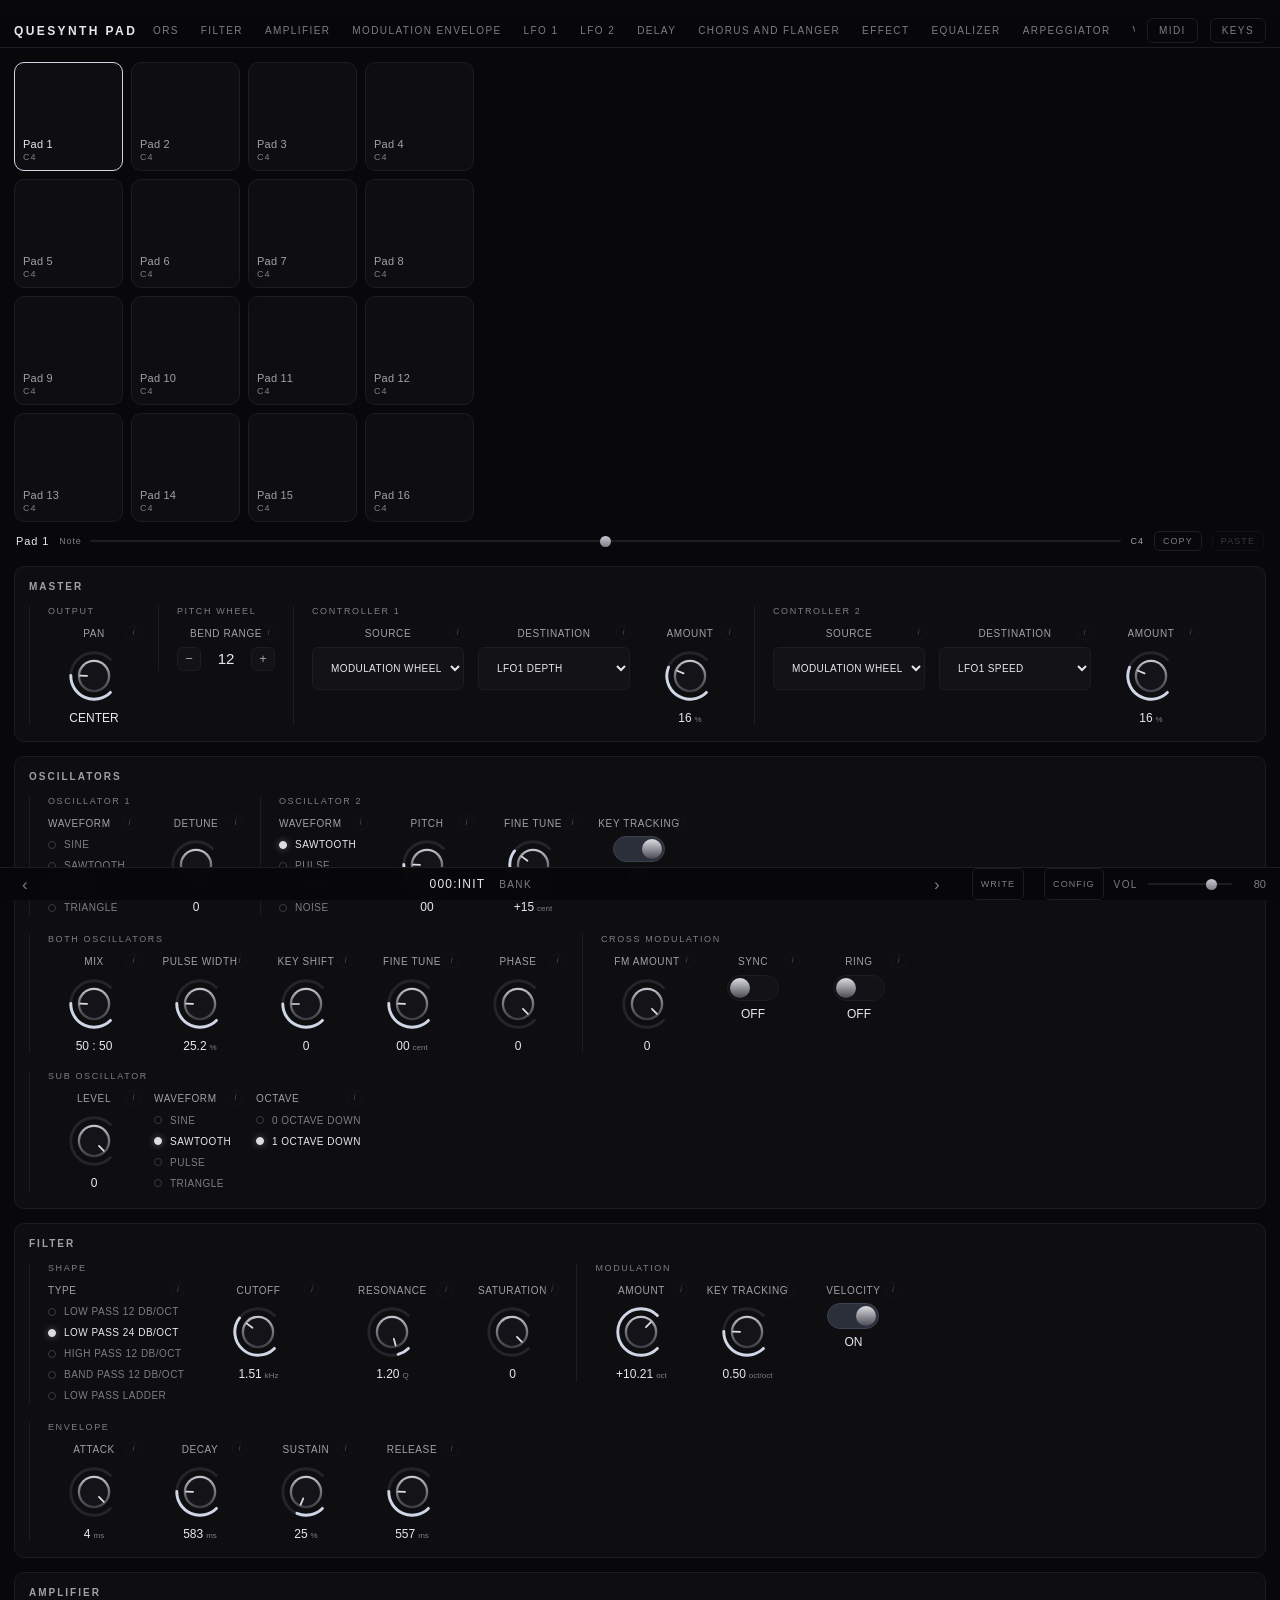
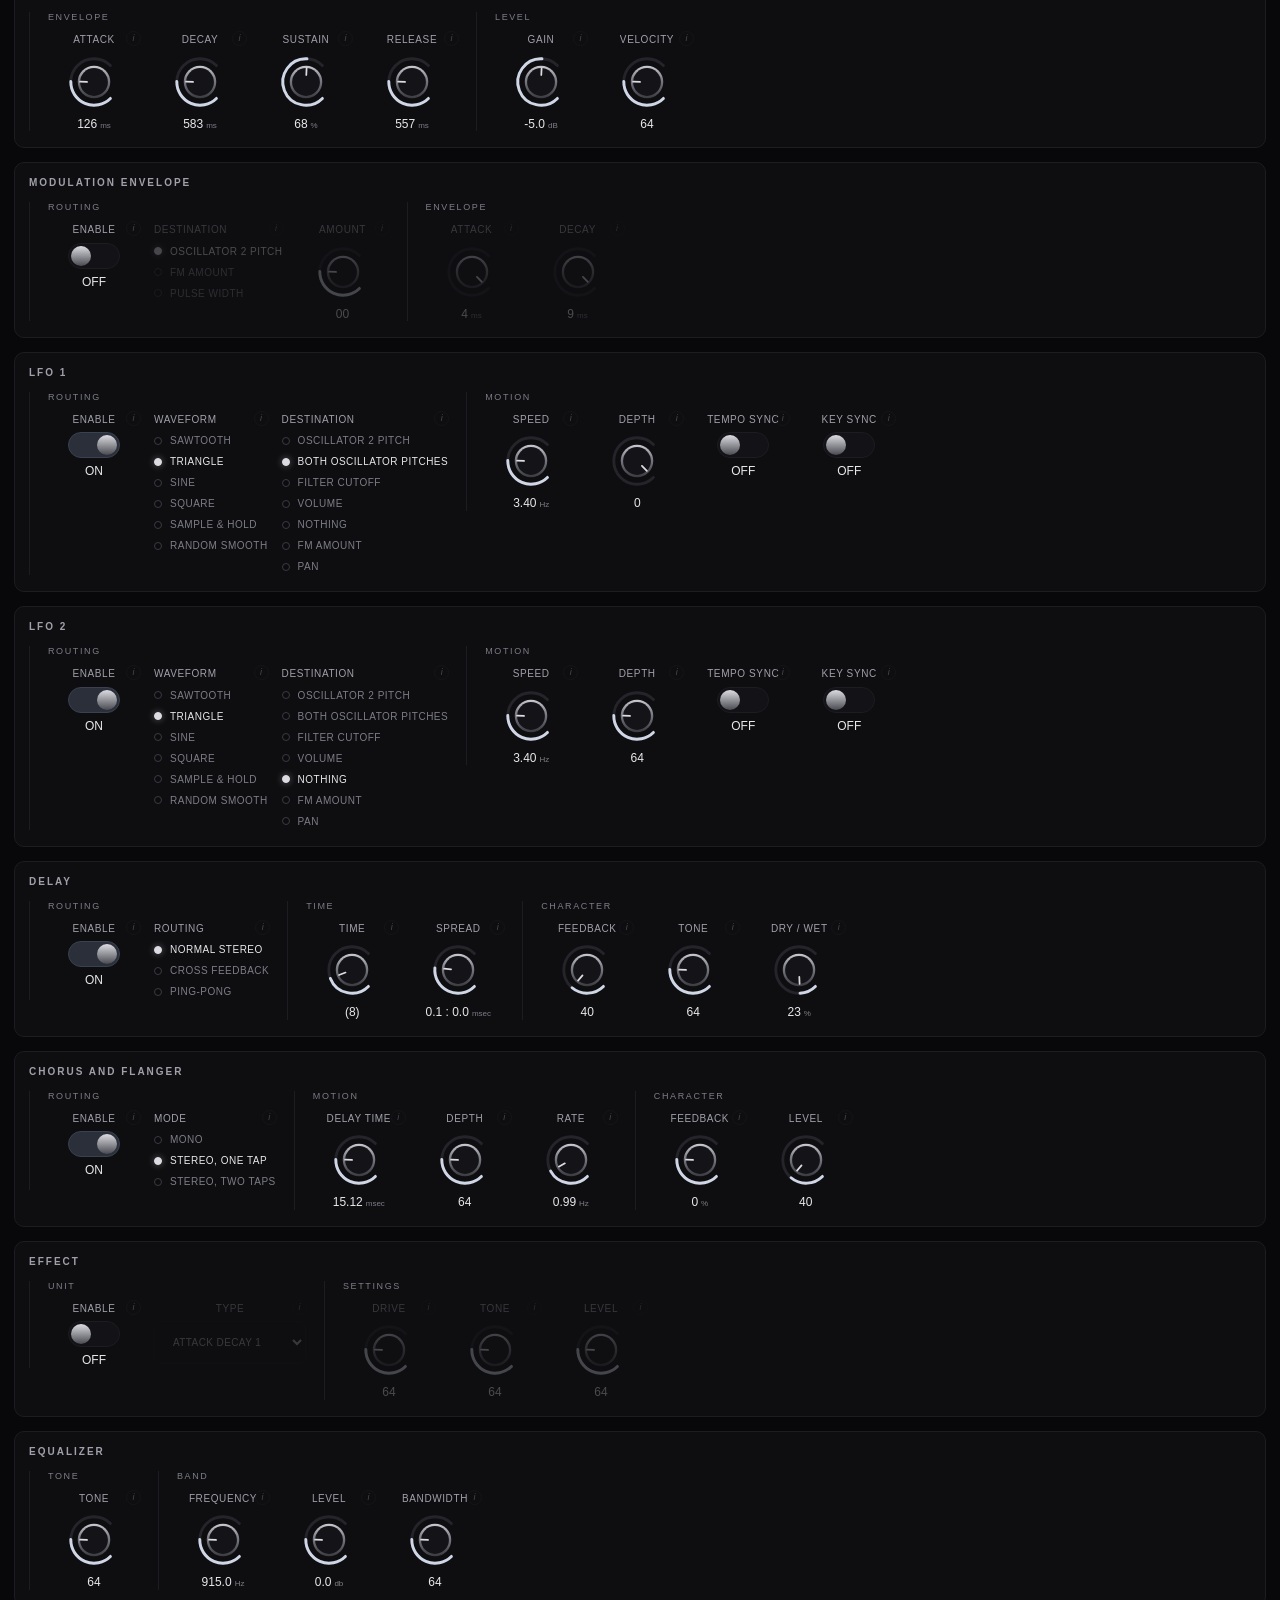
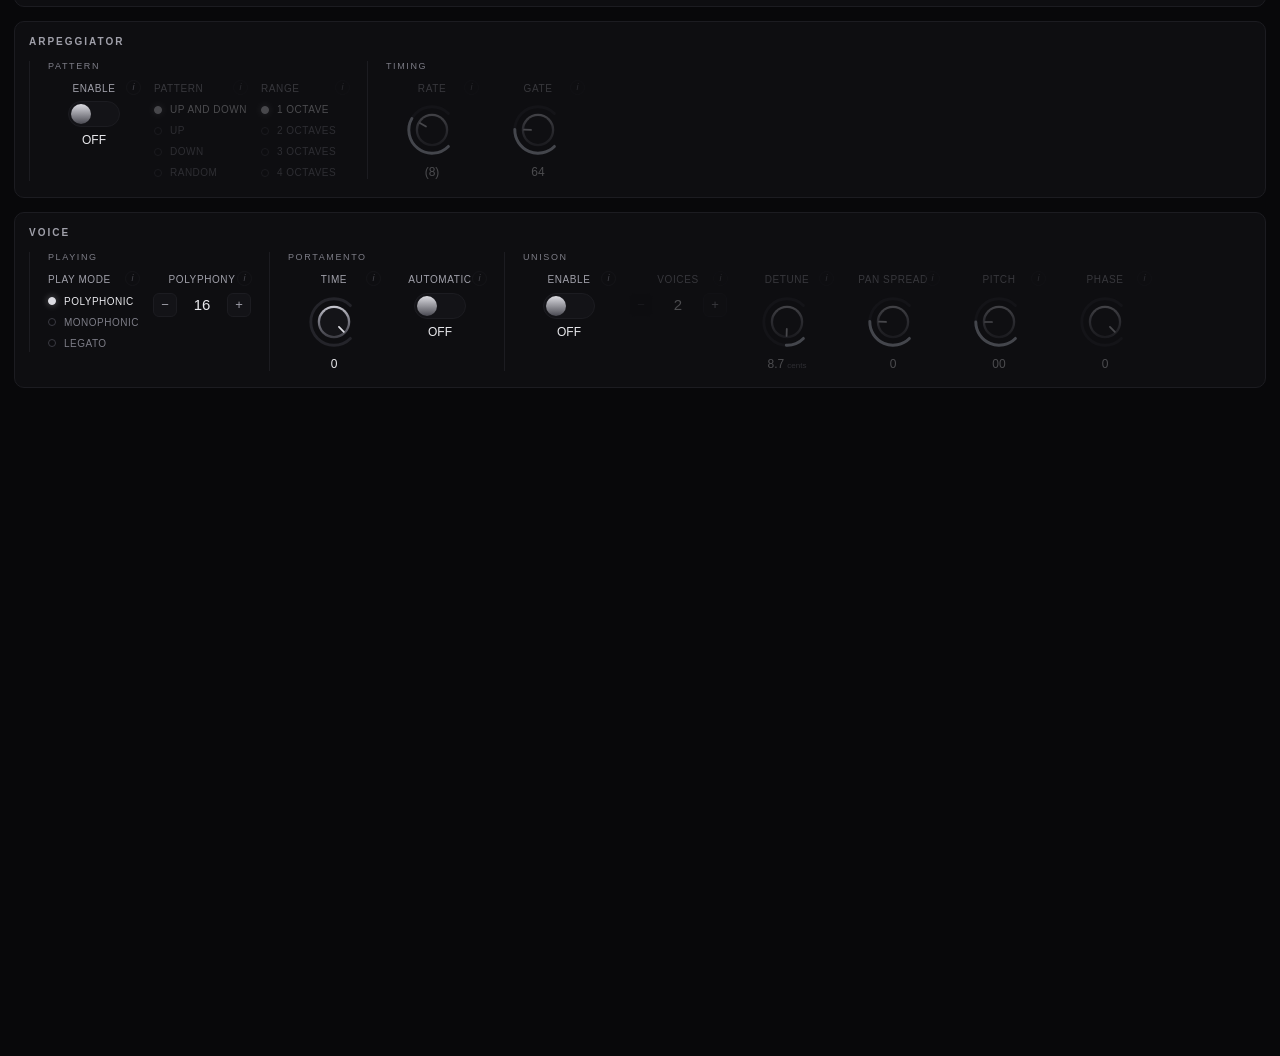
==== ui/pad.html @ cadd69dd "Add Quesynth Pad, sixteen instruments behind one editor A four by four grid with a whole Quesynth be" ====
<!doctype html>
<html lang="en">
<head>
<meta charset="utf-8">
<meta name="viewport" content="width=device-width, initial-scale=1, viewport-fit=cover">
<meta name="color-scheme" content="dark">
<title>Quesynth Pad</title>
<link rel="stylesheet" href="style.css">
</head>
<body class="pad-body">

<nav id="nav" aria-label="Sections">
  <div class="brand">Quesynth Pad</div>
  <div class="nav-inner"></div>
  <button type="button" id="midi-toggle" class="keys-toggle">MIDI</button>
  <button type="button" id="keys-toggle" class="keys-toggle" aria-expanded="false"
          aria-controls="keyboard">Keys</button>
</nav>

<!-- The instrument itself. Sixteen cells, each a whole Quesynth: what the panel
     below edits is whichever one is selected, so the editor is the same editor
     the synth page has rather than a reduced copy of it. -->
<section id="pads" class="pads" aria-label="Pads">
  <div class="pad-grid" id="pad-grid"></div>
  <div class="pad-bar">
    <span class="pad-bar-label" id="pad-selected">Pad 1</span>
    <label class="pad-note">
      <span>Note</span>
      <input type="range" id="pad-note" min="24" max="96" value="60"
             aria-label="Note this pad plays">
      <span class="pad-note-read" id="pad-note-read">C3</span>
    </label>
    <button type="button" class="pad-action" id="pad-copy">COPY</button>
    <button type="button" class="pad-action" id="pad-paste" disabled>PASTE</button>
  </div>
</section>

<main id="panels"></main>

<div id="bank" class="bank">
  <button type="button" class="bank-step" data-step="-1" aria-label="Previous patch">‹</button>
  <div class="bank-read">
    <span class="bank-patch" id="bank-patch">000:Init</span>
    <span class="bank-name" id="bank-name">00:soundbank00</span>
  </div>
  <button type="button" class="bank-step" data-step="1" aria-label="Next patch">›</button>
  <button type="button" id="write-toggle" class="bank-write"
          aria-label="Write this sound into a slot">WRITE</button>
  <button type="button" id="config-toggle" class="bank-write" hidden
          aria-label="Configure the controllers">CONFIG</button>
  <div class="bank-vol">
    <label for="master-vol">Vol</label>
    <input type="range" id="master-vol" min="0" max="100" value="80"
           aria-label="Master volume">
    <span class="bank-vol-read" id="master-vol-read">80</span>
  </div>
</div>

<section id="keyboard" class="keyboard" hidden aria-label="Keyboard">
  <div class="keys-bar">
    <button type="button" class="oct" data-step="-1" aria-label="Down an octave">−</button>
    <span class="oct-label" id="oct-label"></span>
    <button type="button" class="oct" data-step="1" aria-label="Up an octave">+</button>
  </div>
  <div class="keys-row">
    <div class="wheels" id="wheels"></div>
    <div class="keys-scroll" id="keys-scroll">
      <div class="keys" id="keys"></div>
    </div>
  </div>
</section>

<!-- The same files the synth panel loads, in the same order, so the two pages
     are one interface with two shells. `pad-boot.js` runs before the host so it
     can ask for sixteen instruments instead of one; `pad.js` runs last so it can
     wrap the bridge the panel has already taken hold of.

     `store.js` is deliberately absent. It remembers one sound, and this page has
     sixteen -- `pad.js` does its own remembering rather than fighting it. -->
<script src="pad-boot.js"></script>
<script src="host.js" onerror="void 0"></script>
<script src="params.js"></script>
<script src="bank.js" onerror="void 0"></script>
<script src="layout.js"></script>
<script src="bridge.js"></script>
<script src="app.js"></script>
<script src="midi.js"></script>
<script src="sy1.js"></script>
<script src="midimap.js"></script>
<script src="patchfile.js"></script>
<script src="modal.js"></script>
<script src="browser.js"></script>
<script src="options.js"></script>
<script src="pad.js"></script>
</body>
</html>
---- ui/style.css ----
/* Black ground, silver controls, no ornament.
 *
 * Three targets share this sheet and each pulls it a different way: a plugin
 * window a host may size to anything, a resizable desktop window, and a phone held
 * in one hand. So there is no fixed pixel layout anywhere in here -- panels flow
 * into however many columns fit, and the one hard rule is that a control never
 * gets smaller than a finger.
 *
 * The palette is deliberately tiny. Everything is a grey; the only colour in the
 * interface is the faint blue cast on an active control, which is what makes it
 * readable at a glance against a panel of forty knobs.
 */

:root {
  /* Stated in the sheet as well as in the meta tag in index.html, because this
   * is what decides the colour of the parts of the window the sheet cannot
   * reach -- the scrollbars above all. A pale scrollbar down the edge of a
   * black panel does not read as a scrollbar; it reads as a border. */
  color-scheme: dark;

  --bg: #08080a;
  --panel: #0e0e11;
  --panel-edge: #1c1c21;
  /* Three tiers of text, measured against --panel rather than chosen by eye:
   * 15.8:1, 7.4:1 and 4.7:1. The faint one used to be #55555e, which is
   * 2.6:1 -- under half of what WCAG asks of normal text, and it read as
   * unreadable on a phone in daylight rather than as quiet. The dim one was
   * passing at 5.6:1 but sits under small labels, so it was lifted with it to
   * keep the three tiers evenly spaced. */
  --ink: #e8e8ec;
  --ink-dim: #a0a0aa;
  --ink-faint: #7d7d87;

  /* The silver a knob is made of: a lit top edge falling to a dark underside. */
  --metal-lit: #dcdce2;
  --metal: #9a9aa4;
  --metal-dark: #4a4a52;
  --track: #24242a;
  --accent: #cfd6e6;

  --gap: 14px;
  /* Height of the sticky navigation strip. Referenced by the scroll offset and
   * by the script that decides which section is current, so the three cannot
   * drift apart. */
  --nav-h: 37px;
  --radius: 10px;
}

* { box-sizing: border-box; }

html, body {
  margin: 0;
  padding: 0;
  background: var(--bg);
  color: var(--ink);
  font-family: "Inter", "Segoe UI", -apple-system, BlinkMacSystemFont, "Helvetica Neue", Arial, sans-serif;
  font-size: 14px;
  -webkit-font-smoothing: antialiased;
  /* A knob drag must not scroll the page underneath it on a touch screen. */
  overscroll-behavior: none;
}

html {
  /* No scroll snapping. It was tried and taken out: sections vary from four
   * controls to seventeen, so a snap point is as often in the middle of what is
   * being read as at the top of it, and the strip navigates well enough without
   * the scroll being taken over.
   *
   * Land below the sticky navigation rather than underneath it. This is the
   * *only* place that offset is applied. Setting `scroll-margin-top` on the
   * sections as well looks equivalent and is not: the two add, and a jump then
   * lands the section a full bar-height too low, which is enough to leave the
   * navigation marking the section above the one you asked for. */
  scroll-padding-top: var(--nav-h);
  scroll-behavior: smooth;
}

/* Anyone who has asked for less motion gets the jump without the travel. */
@media (prefers-reduced-motion: reduce) {
  html { scroll-behavior: auto; }
}

body { padding: var(--gap); }

/* -------------------------------------------------------------- navigation */

nav {
  position: sticky;
  top: 0;
  z-index: 10;
  display: flex;
  align-items: stretch;
  gap: 12px;
  margin: 0 calc(var(--gap) * -1) var(--gap);
  padding: 0 var(--gap);
  background: rgba(8, 8, 10, 0.92);
  backdrop-filter: blur(10px);
  border-bottom: 1px solid var(--panel-edge);
}

/* The whole of the branding, and the whole of the chrome with it: the name and
 * nothing else.
 *
 * It used to carry the loaded patch and the engine's sample rate too. The patch
 * is already in the bank bar at the foot, and a sample rate is a developer's
 * diagnostic that had taken up residence in the one piece of chrome on screen at
 * all times. Losing both also loses a strip whose width changed as patches were
 * stepped through. */
.brand {
  flex: 0 0 auto;
  display: flex;
  align-items: center;
  padding-right: 4px;
  font-size: 12px;
  font-weight: 600;
  letter-spacing: 0.2em;
  text-transform: uppercase;
  color: var(--ink);
  white-space: nowrap;
}

.nav-inner {
  flex: 1 1 auto;
  min-width: 0;
  display: flex;
  gap: 2px;
  overflow-x: auto;
  scrollbar-width: none;
  /* The strip scrolls sideways on a narrow window; it must not drag the page
   * with it, and it must not show a scrollbar over a 34px tall bar. */
  overscroll-behavior-x: contain;
}

.nav-inner::-webkit-scrollbar { display: none; }

.nav-inner button {
  flex: 0 0 auto;
  appearance: none;
  background: none;
  border: 0;
  border-bottom: 2px solid transparent;
  color: var(--ink-faint);
  font: inherit;
  font-size: 10px;
  letter-spacing: 0.14em;
  text-transform: uppercase;
  padding: 11px 10px 9px;
  cursor: pointer;
  white-space: nowrap;
  transition: color 120ms ease, border-color 120ms ease;
}

.nav-inner button:hover { color: var(--ink-dim); }

.nav-inner button[aria-current="true"] {
  color: var(--ink);
  border-bottom-color: var(--metal);
}

/* ------------------------------------------------------------------ panels */

/* One section per row. A wide window then reads as a stack of labelled rows of
 * controls rather than as columns the eye has to track up and down, and it is
 * what makes snapping to a section mean anything. */
main {
  display: flex;
  flex-direction: column;
  gap: var(--gap);
}

.panel {
  background: var(--panel);
  border: 1px solid var(--panel-edge);
  border-radius: var(--radius);
  padding: 14px 14px 16px;
}

.panel > h2 {
  margin: 0 0 14px;
  font-size: 10px;
  font-weight: 600;
  letter-spacing: 0.2em;
  text-transform: uppercase;
  color: var(--ink-dim);
}

/* ------------------------------------------------------------------ groups */

/* Controls that act on the same thing, boxed together and separated by a rule.
 * Without this a section is one undifferentiated run of knobs and the reader has
 * to know already that three of the seventeen belong to the sub oscillator. */
.groups {
  display: flex;
  flex-wrap: wrap;
  align-items: flex-start;
  gap: 18px 0;
}

/* Every group is ruled off, the first one included. Leaving the first without a
 * rule made the set look unfinished on the left rather than deliberately open. */
.group {
  padding: 0 18px;
  border-left: 1px solid var(--panel-edge);
}

.group-label {
  font-size: 9px;
  letter-spacing: 0.18em;
  text-transform: uppercase;
  color: var(--ink-faint);
  margin-bottom: 12px;
}

/* Packed left at a fixed width rather than stretched to fill.
 *
 * A row is as wide as the window, and a section with four controls in it should
 * not spread those four across fourteen columns' worth of space just because a
 * section with seventeen would fill them. */
.controls {
  display: flex;
  flex-wrap: wrap;
  align-items: flex-start;
  gap: 20px 14px;
}

.controls > .control { width: 92px; }
.controls > .control.wide { width: 120px; }

/* A dropdown needs room its label does not. The option names are spelled out --
 * "Low Pass 24 dB/oct", "Both Oscillator Pitches" -- and a knob's width truncates
 * them to the point of being unreadable, which defeats having written them out.
 * Sized to the longest of them, which is the LFO destination's. */
.controls > .control.has-options { width: 152px; }

/* A list and a stepper are sized by what is in them: the filter's five responses
 * need room for "Low Pass 24 dB/oct" and the arpeggiator's four need room for
 * "1 Octave", and holding both to one width would waste the difference on every
 * short one. */
.controls > .control.has-radio,
.controls > .control.has-stepper { width: auto; min-width: 88px; }

/* Their options are left-aligned, so the label above them should be too --
 * centring a heading over a left-hand column reads as a mistake. */
.controls > .control.has-radio .label { text-align: left; align-self: flex-start; }

/* ----------------------------------------------------------------- control */

.control {
  display: flex;
  flex-direction: column;
  align-items: center;
  gap: 6px;
  position: relative;
}

/* Always one line.
 *
 * Every control sits under a group heading that supplies the context, so the
 * label can be short without being abbreviated -- "Fine Tune" under "Oscillator
 * 2" says as much as "Oscillator 2 Fine Tune" did over three ragged lines. The
 * ellipsis is a backstop for a label that still does not fit; the full name is
 * always in the information popover and in the hover title, so nothing that gets
 * clipped here is lost. */
.control .label {
  font-size: 10px;
  line-height: 1.25;
  letter-spacing: 0.06em;
  text-transform: uppercase;
  color: var(--ink-dim);
  text-align: center;
  white-space: nowrap;
  overflow: hidden;
  text-overflow: ellipsis;
  max-width: 100%;
}

.control .value {
  font-size: 12px;
  font-variant-numeric: tabular-nums;
  color: var(--ink);
  text-align: center;
  line-height: 1.2;
  /* Readings are upper case with the rest of the interface; the unit inside them
   * opts back out below, because "kHz" and "ms" are not words to be styled. */
  text-transform: uppercase;
}

/* Every unit, wherever it came from -- the reference's own display string or the
 * generated table's suffix -- is grey and keeps its own capitalisation.
 *
 * Deliberately well under the reading it belongs to. The number is what is being
 * read; "msec" and "cent" only say what it is measured in, and at the same
 * weight they compete with it. Set here rather than per breakpoint because the
 * relationship holds at every width. */
.control .value .unit {
  color: var(--ink-faint);
  font-size: 8px;
  margin-left: 3px;
  text-transform: none;
}

/* ------------------------------------------------------------------- radio */

.radio {
  display: flex;
  flex-direction: column;
  gap: 4px;
  width: 100%;
  align-items: stretch;
}

.radio button {
  display: flex;
  align-items: center;
  gap: 8px;
  width: 100%;
  padding: 3px 0;
  appearance: none;
  background: none;
  border: 0;
  color: var(--ink-faint);
  font: inherit;
  font-size: 10px;
  letter-spacing: 0.05em;
  text-transform: uppercase;
  text-align: left;
  cursor: pointer;
  transition: color 120ms ease;
}

.radio button:hover { color: var(--ink-dim); }
.radio button[aria-checked="true"] { color: var(--ink); }

/* The lit mark. Dark and ringed when off, silver and softly haloed when on, which
 * is readable from across a room without being the only bright thing in the
 * panel. */
.radio .dot {
  flex: 0 0 auto;
  width: 8px;
  height: 8px;
  border-radius: 50%;
  border: 1px solid #3a3a42;
  background: #0c0c0f;
  transition: background 120ms ease, border-color 120ms ease, box-shadow 120ms ease;
}

.radio button[aria-checked="true"] .dot {
  background: var(--metal-lit);
  border-color: var(--metal-lit);
  box-shadow: 0 0 7px rgba(220, 220, 226, 0.4);
}

.radio button:focus-visible { outline: 1px solid #3a4150; outline-offset: 2px; }

/* ----------------------------------------------------------------- stepper */

.stepper {
  display: flex;
  align-items: center;
  gap: 6px;
}

.stepper button {
  width: 24px;
  height: 24px;
  flex: 0 0 auto;
  border-radius: 6px;
  border: 1px solid var(--panel-edge);
  background: #131317;
  color: var(--ink-dim);
  font: inherit;
  font-size: 13px;
  line-height: 1;
  cursor: pointer;
  transition: color 120ms ease, border-color 120ms ease;
}

.stepper button:hover:not(:disabled) { color: var(--ink); border-color: #3a4150; }
.stepper button:disabled { opacity: 0.3; cursor: default; }

.stepper .num {
  min-width: 38px;
  text-align: center;
  font-size: 15px;
  font-variant-numeric: tabular-nums;
  color: var(--ink);
}

/* ---------------------------------------------------------------- disabled */

/* A control switched off by its section's enable, or by an effect type that does
 * not read it. Dimmed rather than hidden: what a section contains should not
 * change shape when it is switched off, or finding the switch again means
 * remembering where the panel used to be. */
.control.off {
  opacity: 0.28;
  transition: opacity 140ms ease;
}

.control.off .knob,
.control.off .toggle,
.control.off .radio,
.control.off .stepper,
.control.off .options { pointer-events: none; }

/* The mark stays readable and clickable: what a control does is worth knowing
 * whether or not it is currently doing it. */
.control.off .info { opacity: 0.9; pointer-events: auto; }
.control.off .label,
.control.off .value { pointer-events: none; }

/* -------------------------------------------------------------------- info */

.control .info {
  position: absolute;
  top: -3px;
  right: -1px;
  width: 15px;
  height: 15px;
  padding: 0;
  border-radius: 50%;
  border: 1px solid var(--panel-edge);
  background: none;
  color: var(--ink-faint);
  font: inherit;
  font-size: 9px;
  font-style: italic;
  line-height: 1;
  cursor: pointer;
  opacity: 0.5;
  transition: opacity 120ms ease, color 120ms ease;
}

.control:hover .info, .control .info:focus-visible { opacity: 1; color: var(--ink-dim); }

/* On a touch screen there is no hover to reveal it, so it stays visible. */
@media (hover: none) {
  .control .info { opacity: 0.8; }
}

.popover {
  position: fixed;
  z-index: 40;
  width: 260px;
  max-width: calc(100vw - 16px);
  background: #16161b;
  border: 1px solid #2a2a31;
  border-radius: 8px;
  padding: 12px 13px;
  box-shadow: 0 12px 32px rgba(0, 0, 0, 0.6);
  display: none;
}

.popover.open { display: block; }

.popover-title {
  font-size: 11px;
  letter-spacing: 0.1em;
  text-transform: uppercase;
  color: var(--ink);
  margin-bottom: 7px;
}

.popover p {
  margin: 0 0 9px;
  font-size: 12px;
  line-height: 1.45;
  color: var(--ink-dim);
}

.popover-meta {
  font-size: 10px;
  letter-spacing: 0.08em;
  text-transform: uppercase;
  color: var(--ink-faint);
}

/* -------------------------------------------------------------------- knob */

.knob {
  width: 58px;
  height: 58px;
  touch-action: none;          /* the drag is ours, not the scroller's */
  cursor: ns-resize;
  display: block;
  user-select: none;
  -webkit-user-select: none;
}

.knob .track { stroke: var(--track); }
.knob .arc { stroke: var(--accent); transition: stroke 120ms ease; }
.knob .pointer { stroke: var(--metal-lit); }
.knob:focus { outline: none; }
.knob:focus-visible .arc, .knob.active .arc { stroke: #ffffff; }

/* ------------------------------------------------------------------ toggle */

.toggle {
  width: 52px;
  height: 26px;
  border-radius: 13px;
  border: 1px solid var(--panel-edge);
  background: #131317;
  position: relative;
  cursor: pointer;
  padding: 0;
  touch-action: manipulation;
  transition: background 120ms ease, border-color 120ms ease;
}

.toggle::after {
  content: "";
  position: absolute;
  top: 2px;
  left: 2px;
  width: 20px;
  height: 20px;
  border-radius: 50%;
  background: linear-gradient(180deg, var(--metal-lit), var(--metal-dark));
  transition: transform 130ms cubic-bezier(0.3, 0.7, 0.4, 1);
}

.toggle[aria-checked="true"] { background: #2a2f3a; border-color: #3a4150; }
.toggle[aria-checked="true"]::after { transform: translateX(26px); }

/* ----------------------------------------------------------------- options */

.options {
  width: 100%;
  background: #131317;
  color: var(--ink);
  border: 1px solid var(--panel-edge);
  border-radius: 6px;
  padding: 6px 8px;
  font-size: 10px;
  font-family: inherit;
  /* Upper case with everything else. A native dropdown draws its own list, so
   * this reaches the closed control; the options carry it themselves below. */
  text-transform: uppercase;
  letter-spacing: 0.04em;
  /* 16px on a phone, or iOS zooms the whole page when the select is tapped. */
  cursor: pointer;
  touch-action: manipulation;
}

.options:focus { outline: 1px solid #3a4150; }

/* The open list is drawn by the platform and inherits almost nothing, so the
 * casing has to be set on the options as well as on the control. */
.options option {
  text-transform: uppercase;
  background: #16161b;
  color: var(--ink);
}

/* -------------------------------------------------------------------- bank */

/* Fixed at the foot, and moved up by exactly the keyboard's height when the
 * keyboard is out. The offset is a variable rather than a second fixed number so
 * the two cannot disagree: the script measures the keyboard once and writes it
 * here. */
.bank {
  position: fixed;
  left: 0;
  right: 0;
  bottom: var(--keys-h, 0px);
  z-index: 15;
  display: flex;
  align-items: stretch;
  gap: 10px;
  padding: 0 10px;
  background: rgba(8, 8, 10, 0.96);
  backdrop-filter: blur(10px);
  border-top: 1px solid var(--panel-edge);
  transition: bottom 140ms ease;
}

/* Only when the keyboard is away; with it out, the keyboard owns the inset. */
body:not(.keys-open) .bank { padding-bottom: env(safe-area-inset-bottom, 0px); }

.bank-read {
  flex: 1 1 auto;
  min-width: 0;
  display: flex;
  align-items: baseline;
  justify-content: center;
  gap: 14px;
  padding: 9px 0;
}

/* Which of the two gives up its width first, when there is not enough.
 *
 * It used to be decided by accident, and decided backwards. `overflow: hidden`
 * sets a flex item's automatic minimum size to zero, so the patch -- the only
 * one of the pair with it -- was the one flexbox was free to crush, while the
 * bank name had no `overflow` at all and so refused to shrink below its full
 * width. On a phone the strip read "0.. QUESYNTH FACTORY": the name of the
 * sound gone, the name of the bank it came from intact.
 *
 * So the shrink factors say it outright instead. The bank is context and the
 * patch is the thing itself, so the bank yields first and by a long way, and
 * the patch only starts to lose characters once the bank has none left. */
.bank-patch {
  flex: 0 1 auto;
  min-width: 0;
  font-size: 12px;
  letter-spacing: 0.1em;
  text-transform: uppercase;
  color: var(--ink);
  font-variant-numeric: tabular-nums;
  white-space: nowrap;
  overflow: hidden;
  text-overflow: ellipsis;
}

.bank-name {
  flex: 0 100 auto;
  min-width: 0;
  font-size: 10px;
  letter-spacing: 0.14em;
  text-transform: uppercase;
  color: var(--ink-faint);
  white-space: nowrap;
  overflow: hidden;
  text-overflow: ellipsis;
}

.bank-step {
  flex: 0 0 auto;
  appearance: none;
  background: none;
  border: 0;
  color: var(--ink-faint);
  font: inherit;
  font-size: 17px;
  line-height: 1;
  padding: 0 12px;
  cursor: pointer;
  transition: color 120ms ease;
}

.bank-step:hover { color: var(--ink); }

/* The file button, beside the step arrows. Lettered rather than an icon, for
 * the reason the MIDI and Keys buttons are: this panel has no icon set and one
 * glyph nobody recognises is worse than four characters everybody reads. */
.bank-write {
  flex: 0 0 auto;
  appearance: none;
  background: none;
  border: 1px solid var(--panel-edge);
  border-radius: 5px;
  color: var(--ink-faint);
  font: inherit;
  font-size: 9px;
  letter-spacing: 0.12em;
  padding: 4px 8px;
  margin-left: 10px;
  cursor: pointer;
  transition: color 120ms ease, border-color 120ms ease;
}

.bank-write:hover { color: var(--ink); border-color: var(--metal-dark); }

.bank-read.pickable { cursor: pointer; }
.bank-read.pickable:hover .bank-patch { color: #ffffff; }

/* The patch list and the MIDI input list. Same object, two anchors: one opens
 * upward off the bar at the foot, the other downward off the strip at the top. */
.bank-list,
.midi-list {
  position: fixed;
  z-index: 40;
  max-height: min(60vh, 420px);
  overflow-y: auto;
  min-width: 220px;
  background: #16161b;
  border: 1px solid #2a2a31;
  border-radius: 8px;
  padding: 6px;
  box-shadow: 0 12px 32px rgba(0, 0, 0, 0.6);
  display: none;
}

.bank-list.open,
.midi-list.open { display: block; }

.bank-list button,
.midi-list button {
  display: block;
  width: 100%;
  text-align: left;
  appearance: none;
  background: none;
  border: 0;
  border-radius: 5px;
  color: var(--ink-dim);
  font: inherit;
  font-size: 11px;
  letter-spacing: 0.06em;
  text-transform: uppercase;
  padding: 6px 9px;
  cursor: pointer;
  white-space: nowrap;
  font-variant-numeric: tabular-nums;
}

.bank-list button:hover,
.midi-list button:hover { color: var(--ink); background: #1e1e25; }

.bank-list button[aria-current="true"],
.midi-list button[aria-current="true"] { color: var(--ink); background: #262b35; }

.midi-none {
  padding: 8px 9px;
  font-size: 11px;
  letter-spacing: 0.06em;
  text-transform: uppercase;
  color: var(--ink-faint);
}

/* ---------------------------------------------------------------- keyboard */

.keys-toggle {
  flex: 0 0 auto;
  align-self: center;
  appearance: none;
  background: none;
  border: 1px solid var(--panel-edge);
  border-radius: 6px;
  color: var(--ink-faint);
  font: inherit;
  font-size: 10px;
  letter-spacing: 0.14em;
  text-transform: uppercase;
  padding: 6px 11px;
  cursor: pointer;
  white-space: nowrap;
  transition: color 120ms ease, border-color 120ms ease, background 120ms ease;
}

.keys-toggle:hover { color: var(--ink-dim); }

.keys-toggle[aria-expanded="true"] {
  color: var(--ink);
  border-color: #3a4150;
  background: #1b1f27;
}

.keyboard {
  position: fixed;
  left: 0;
  right: 0;
  bottom: 0;
  z-index: 20;
  background: rgba(8, 8, 10, 0.96);
  backdrop-filter: blur(10px);
  border-top: 1px solid var(--panel-edge);
  /* Clear of the home indicator on a phone held upright. */
  padding-bottom: env(safe-area-inset-bottom, 0px);
}

.keyboard[hidden] { display: none; }

/* The octave controls at the two ends, not huddled in the middle: on a phone held
 * in two hands that is where the thumbs already are. */
.keys-bar {
  display: flex;
  align-items: center;
  justify-content: space-between;
  gap: 12px;
  padding: 5px 10px 4px;
}

.keys-row {
  display: flex;
  align-items: stretch;
  gap: 10px;
  padding: 0 0 6px 10px;
}

.oct {
  appearance: none;
  width: 26px;
  height: 22px;
  border-radius: 5px;
  border: 1px solid var(--panel-edge);
  background: #131317;
  color: var(--ink-dim);
  font: inherit;
  font-size: 13px;
  line-height: 1;
  cursor: pointer;
}

.oct:hover:not(:disabled) { color: var(--ink); border-color: #3a4150; }
.oct:disabled { opacity: 0.3; cursor: default; }

.oct-label {
  min-width: 92px;
  text-align: center;
  font-size: 10px;
  letter-spacing: 0.14em;
  text-transform: uppercase;
  color: var(--ink-faint);
  font-variant-numeric: tabular-nums;
}

/* The strip scrolls, but only under the octave buttons and a trackpad -- a drag
 * that starts on a key plays it, because that is what dragging across a keyboard
 * means. Reaching another octave by swiping would make a glissando impossible,
 * so the two gestures are not allowed to compete. */
.keys-scroll {
  flex: 1 1 auto;
  min-width: 0;
  overflow-x: auto;
  overflow-y: hidden;
  scrollbar-width: none;
  overscroll-behavior-x: contain;
}

.keys-scroll::-webkit-scrollbar { display: none; }

.keys {
  position: relative;
  height: 104px;
  touch-action: none;
  user-select: none;
  -webkit-user-select: none;
  -webkit-tap-highlight-color: transparent;
}

.key {
  position: absolute;
  top: 0;
  border: 0;
  padding: 0;
  cursor: pointer;
  font: inherit;
}

/* Not an ivory keyboard.
 *
 * A real piano's colours are the one place this interface would have gone loud:
 * a bank of white keys under a black panel is the brightest thing on the screen
 * and pulls the eye away from the controls. So the keys are the panel's own greys
 * -- the naturals a raised surface, the accidentals nearly the background -- and
 * what lights up is the key being *played*, in the same silver the lit options and
 * the knob pointers use. The instrument reads as one object, and the only bright
 * thing on it is the note sounding. */
/* Flat fills and one border each. No gradients, no bevels, no drop shadows: a key
 * is a rectangle, its border says where it ends, and the only state it has is
 * whether it is sounding. */
.key.natural {
  height: 100%;
  background: #1b1b21;
  border: 1px solid #2c2c34;
  border-radius: 0 0 3px 3px;
}

.key.accidental {
  height: 60%;
  z-index: 2;
  background: #0b0b0e;
  border: 1px solid #26262d;
  border-radius: 0 0 3px 3px;
}

.key.natural.down,
.key.accidental.down {
  background: var(--metal-lit);
  border-color: var(--metal-lit);
}

/* Middle C, so a hand knows where it is without counting from the end. */
.key.natural.anchor::after {
  content: "";
  position: absolute;
  left: 50%;
  bottom: 8px;
  width: 4px;
  height: 4px;
  margin-left: -2px;
  border-radius: 50%;
  background: #6a6a74;
}

.key.natural.anchor.down::after { background: #33333c; }

/* ------------------------------------------------------------------ wheels */

.wheels {
  flex: 0 0 auto;
  display: flex;
  gap: 8px;
}

.wheel {
  display: flex;
  flex-direction: column;
  align-items: center;
  gap: 4px;
}

.wheel-track {
  position: relative;
  width: 26px;
  flex: 1 1 auto;
  border-radius: 13px;
  background: #0b0b0e;
  border: 1px solid var(--panel-edge);
  touch-action: none;
  cursor: ns-resize;
  overflow: hidden;
}

/* The centre detent, drawn rather than felt: a bend wheel that springs back needs
 * somewhere visible to spring back to. */
.wheel:first-child .wheel-track::before {
  content: "";
  position: absolute;
  left: 4px;
  right: 4px;
  top: 50%;
  height: 1px;
  background: #2e2e36;
}

/* Positioned from one custom property so the script never has to know which way
 * the wheel is lying. `--t` runs 0 to 1 from the bottom, or from the left once the
 * phone layout turns the track on its side. */
.wheel-thumb {
  position: absolute;
  left: 2px;
  right: 2px;
  height: 20px;
  bottom: calc(2px + var(--t, 0.5) * (100% - 24px));
  border-radius: 10px;
  background: var(--metal);
  pointer-events: none;
}

.wheel-label {
  font-size: 8px;
  letter-spacing: 0.14em;
  text-transform: uppercase;
  color: var(--ink-faint);
}

/* ------------------------------------------------------------------ phones */

@media (max-width: 560px) {
  :root { --gap: 10px; }
  body { padding: 10px 8px 24px; }

  /* No snapping on a phone. Sections are far taller than the screen here, so a
   * snap has nothing useful to land on and only takes the scroll away from the
   * thumb. The navigation strip stays, because thirteen sections is a long way
   * to flick past. */
  html { scroll-snap-type: none; }

  /* Groups stack instead of sitting side by side, with the rule moved from their
   * left edge to their top -- at 375px there is no room for two of them abreast
   * and a left rule on a full-width block reads as an indent rather than a
   * division.
   *
   * The rule needs air on both sides. Padding alone only pushes the heading down
   * from it and leaves the previous group's controls sitting on the line. */
  .groups { display: block; }
  .group {
    margin-top: 18px;
    padding: 16px 0 0;
    border-left: 0;
    border-top: 1px solid var(--panel-edge);
  }

  /* Back to a filling grid: at 375px the fixed-width row leaves a ragged margin
   * where stretching to the full width does not. */
  .controls {
    display: grid;
    grid-template-columns: repeat(auto-fill, minmax(98px, 1fr));
    gap: 18px 8px;
  }
  /* Every fixed width from the desktop row layout is released here, the dropdown
   * one included -- a 150px control does not fit a 375px grid cell and pushes the
   * column out from under its own label. */
  .controls > .control,
  .controls > .control.wide,
  .controls > .control.has-options,
  .controls > .control.has-radio,
  .controls > .control.has-stepper { width: auto; min-width: 0; }

  /* A list of spelled-out options does not fit a 98px column, so it takes two
   * like the dropdowns do. */
  .controls > .control.has-radio { grid-column: span 2; }

  /* A dropdown takes two columns instead of one: enough for the longest option
   * name this instrument has ("Low Pass 24 dB/oct") without giving each one a
   * whole row of its own, which would make a section of four dropdowns four
   * screens long. */
  .controls > .control.has-options { grid-column: span 2; }
  .knob { width: 66px; height: 66px; }
  /* Smaller text, but the same generous box: the padding is what makes this a
   * comfortable tap target, not the type size, so shrinking the glyphs costs
   * nothing in reachability.
   *
   * The 16px this replaces was there for one reason -- iOS zooms the page when a
   * form control under 16px is focused, and the viewport line deliberately does
   * not set `maximum-scale`, because forbidding zoom to win this argument would
   * take pinch-to-zoom away from everything else on the page. So on iOS tapping
   * a dropdown may now zoom in and need a pinch back out; that is the price of
   * the smaller type, and it is paid only on iOS and only on dropdowns. */
  .options { font-size: 12px; padding: 9px 8px; }
  .toggle { width: 58px; height: 30px; }
  .toggle::after { width: 24px; height: 24px; }
  .toggle[aria-checked="true"]::after { transform: translateX(28px); }

  /* Big enough to play, since on a phone this is the whole instrument and not an
   * accessory to a mouse. The octave buttons are how another register is reached
   * here, because a swipe across the keys has to stay a glissando. */
  .keys { height: 172px; }
  .oct { width: 52px; height: 36px; font-size: 17px; }
  .keys-bar { padding: 6px 10px 5px; }

  /* The wheels lie down and move above the keys.
   *
   * Standing beside them they cost about eighty pixels of a three-hundred-and
   * -seventy-five pixel screen, which is a whole octave of reach; lying across
   * the top they cost a row barely taller than the label they already needed.
   * Both gestures still work, because the track reads its own orientation from
   * its shape rather than being told which way it is pointing. */
  .keys-row {
    flex-direction: column;
    gap: 8px;
    padding: 0 8px 6px;
  }

  .wheels { width: 100%; gap: 12px; }

  /* Reversed, so the label leads its own track. In source order the track comes
   * first, which laid out as a row put "Pitch" between the two wheels where it
   * reads as the label of the one after it. */
  .wheel {
    flex: 1 1 0;
    flex-direction: row-reverse;
    justify-content: flex-end;
    align-items: center;
    gap: 7px;
  }

  .wheel-track {
    width: auto;
    height: 22px;
    flex: 1 1 auto;
    border-radius: 11px;
    cursor: ew-resize;
  }

  .wheel-thumb {
    left: calc(2px + var(--t, 0.5) * (100% - 24px));
    right: auto;
    top: 2px;
    bottom: auto;
    width: 20px;
    height: calc(100% - 4px);
  }

  /* The detent turns with the track. */
  .wheel:first-child .wheel-track::before {
    left: 50%;
    right: auto;
    top: 4px;
    bottom: 4px;
    width: 1px;
    height: auto;
  }

  .wheel-label { font-size: 8px; }
  .keys-scroll { width: 100%; }
  .brand { font-size: 11px; letter-spacing: 0.14em; }
}

/* Master volume, in the bank bar.
 *
 * Not a patch parameter: the reference's own "vol" knob sits beside the patch
 * name rather than in the panel, and nothing in the .sy1 format carries it, so
 * it is deliberately outside the engine. It leaves as its own message and each
 * host scales its own output, which leaves every measured parameter mapping
 * untouched -- a master volume that fed the engine would show up in the null
 * test as a level error on every patch at once. */
.bank-vol {
  flex: 0 0 auto;
  display: flex;
  align-items: center;
  gap: 8px;
  padding-right: 4px;
}

.bank-vol label {
  font-size: 10px;
  letter-spacing: 0.14em;
  text-transform: uppercase;
  color: var(--ink-faint);
}

.bank-vol-read {
  font-size: 11px;
  color: var(--ink-faint);
  min-width: 2.2em;
  text-align: right;
  font-variant-numeric: tabular-nums;
}

/* The one slider this interface has, wherever it appears: the master volume in
 * the strip at the foot and the note a pad plays. Written once for both rather
 * than copied, because a second copy of a control is how two of them end up
 * looking almost the same. The width is the only thing that differs. */
.bank-vol input[type="range"],
.pad-note input[type="range"] {
  appearance: none;
  -webkit-appearance: none;
  width: 84px;
  height: 18px;
  background: none;
  cursor: pointer;
}

.bank-vol input[type="range"]::-webkit-slider-runnable-track,
.pad-note input[type="range"]::-webkit-slider-runnable-track {
  height: 2px;
  background: var(--panel-edge);
  border-radius: 1px;
}

.bank-vol input[type="range"]::-moz-range-track,
.pad-note input[type="range"]::-moz-range-track {
  height: 2px;
  background: var(--panel-edge);
  border-radius: 1px;
}

.bank-vol input[type="range"]::-webkit-slider-thumb,
.pad-note input[type="range"]::-webkit-slider-thumb {
  appearance: none;
  -webkit-appearance: none;
  width: 11px;
  height: 11px;
  margin-top: -4.5px;
  border-radius: 50%;
  background: linear-gradient(#c9c9d1, #7e7e88);
  border: 0;
}

.bank-vol input[type="range"]::-moz-range-thumb,
.pad-note input[type="range"]::-moz-range-thumb {
  width: 11px;
  height: 11px;
  border-radius: 50%;
  background: linear-gradient(#c9c9d1, #7e7e88);
  border: 0;
}

.bank-vol input[type="range"]:focus-visible,
.pad-note input[type="range"]:focus-visible { outline: 1px solid var(--ink-faint); }

/* On a phone the bar is tight; the readout is the first thing to go. */
@media (max-width: 560px) {
  .bank-vol label,
  .bank-vol-read { display: none; }
  .bank-vol input[type="range"] { width: 60px; }
}

/* A key lit by an incoming MIDI note, as distinct from one held by a pointer.
 * Same treatment, because to the player they are the same event. */

/* ------------------------------------------------------------------- modal */

/* One dialog shell, used by the patch browser and by whatever comes after it.
 * See ui/modal.js for why this is a plain overlay and not <dialog>. */

body.modal-open { overflow: hidden; }

.modal-back {
  position: fixed;
  inset: 0;
  z-index: 100;
  display: flex;
  align-items: center;
  justify-content: center;
  padding: var(--gap);
  background: rgba(4, 4, 6, 0.72);
  backdrop-filter: blur(3px);
}

.modal {
  display: flex;
  flex-direction: column;
  width: min(760px, 100%);
  max-height: min(80vh, 620px);
  background: var(--panel);
  border: 1px solid var(--panel-edge);
  border-radius: var(--radius);
  box-shadow: 0 18px 50px rgba(0, 0, 0, 0.6);
  overflow: hidden;
}

.modal-head {
  flex: 0 0 auto;
  display: flex;
  align-items: center;
  gap: 12px;
  padding: 12px 14px;
  border-bottom: 1px solid var(--panel-edge);
}

.modal-title {
  flex: 1 1 auto;
  font-size: 12px;
  font-weight: 600;
  letter-spacing: 0.16em;
  text-transform: uppercase;
  color: var(--ink);
}

.modal-close {
  flex: 0 0 auto;
  appearance: none;
  background: none;
  border: 0;
  padding: 0 4px;
  font-size: 20px;
  line-height: 1;
  color: var(--ink-dim);
  cursor: pointer;
}
.modal-close:hover { color: var(--ink); }

.modal-body {
  flex: 1 1 auto;
  min-height: 0;
  display: flex;
  overflow: hidden;
}

.modal-foot {
  flex: 0 0 auto;
  display: flex;
  justify-content: flex-end;
  gap: 8px;
  padding: 10px 14px;
  border-top: 1px solid var(--panel-edge);
}

.modal-action {
  appearance: none;
  padding: 7px 14px;
  font: inherit;
  font-size: 11px;
  letter-spacing: 0.1em;
  text-transform: uppercase;
  color: var(--ink-dim);
  background: none;
  border: 1px solid var(--panel-edge);
  border-radius: 6px;
  cursor: pointer;
}
.modal-action:hover { color: var(--ink); border-color: var(--metal-dark); }
.modal-action.primary { color: var(--ink); border-color: var(--metal-dark); }

/* ----------------------------------------------------------- bank browser */

.browser {
  flex: 1 1 auto;
  min-height: 0;
  display: flex;
  flex-direction: column;
  width: 100%;
}

/* The two panes. Their own row, because the save field sits under both. */
.browser-panes {
  flex: 1 1 auto;
  min-height: 0;
  display: flex;
  width: 100%;
}

/* Naming a sound on its way into a slot. Hidden until asked for, so the
 * browser is a list until the moment it is a form. */
.browser-save {
  flex: 0 0 auto;
  display: flex;
  align-items: center;
  gap: 8px;
  padding: 10px 14px;
  border-top: 1px solid var(--panel-edge);
  background: #121216;
}

.browser-save-slot {
  flex: 0 0 auto;
  font-size: 10px;
  letter-spacing: 0.14em;
  text-transform: uppercase;
  color: var(--ink-faint);
}

.browser-save-name {
  flex: 1 1 auto;
  min-width: 0;
  appearance: none;
  padding: 7px 9px;
  font: inherit;
  font-size: 12px;
  color: var(--ink);
  background: #0a0a0d;
  border: 1px solid var(--panel-edge);
  border-radius: 5px;
}
.browser-save-name:focus {
  outline: none;
  border-color: var(--metal-dark);
}

.browser-sources {
  flex: 0 0 190px;
  min-height: 0;
  display: flex;
  flex-direction: column;
  gap: 2px;
  padding: 10px;
  overflow-y: auto;
  border-right: 1px solid var(--panel-edge);
}

.browser-heading {
  padding: 2px 6px 6px;
  font-size: 10px;
  letter-spacing: 0.16em;
  text-transform: uppercase;
  color: var(--ink-faint);
}

.browser-source,
.browser-open {
  display: flex;
  align-items: baseline;
  gap: 8px;
  width: 100%;
  appearance: none;
  padding: 7px 8px;
  font: inherit;
  font-size: 12px;
  text-align: left;
  color: var(--ink-dim);
  background: none;
  border: 0;
  border-radius: 5px;
  cursor: pointer;
}
.browser-source:hover, .browser-open:hover { background: #16161b; color: var(--ink); }
.browser-source.on { background: #1b1b22; color: var(--ink); }
.browser-source-name { flex: 1 1 auto; min-width: 0; overflow: hidden; text-overflow: ellipsis; white-space: nowrap; }
.browser-source-count { flex: 0 0 auto; font-size: 10px; color: var(--ink-faint); }

.browser-open { margin-top: 6px; color: var(--ink-faint); }

.browser-slots {
  flex: 1 1 auto;
  min-width: 0;
  min-height: 0;
  display: flex;
  flex-direction: column;
}

.browser-slots-head {
  flex: 0 0 auto;
  display: flex;
  align-items: baseline;
  justify-content: space-between;
  gap: 10px;
  padding: 10px 14px;
  border-bottom: 1px solid var(--panel-edge);
}
.browser-bank-name {
  font-size: 12px;
  letter-spacing: 0.1em;
  text-transform: uppercase;
  color: var(--ink);
  overflow: hidden;
  text-overflow: ellipsis;
  white-space: nowrap;
}
.browser-bank-count { flex: 0 0 auto; font-size: 10px; color: var(--ink-faint); }

/* Numbered columns, the way a hardware patch list is printed: down one column
 * and on to the next, so a run of numbers stays vertically adjacent and the
 * eye can go straight to "somewhere in the forties".
 *
 * The column count and the row count are set from ui/browser.js rather than
 * here. `auto-fill` can do the columns but not this order: filling downward
 * needs `grid-auto-flow: column`, and that needs an explicit row count, which
 * depends on how many columns fitted. One measurement settles both. */
.browser-grid {
  flex: 1 1 auto;
  min-height: 0;
  overflow-y: auto;
  padding: 8px;
  display: grid;
  grid-auto-flow: column;
  gap: 1px 8px;
  align-content: start;
}

.browser-slot {
  display: flex;
  align-items: baseline;
  gap: 8px;
  appearance: none;
  padding: 5px 7px;
  font: inherit;
  font-size: 12px;
  text-align: left;
  color: var(--ink-dim);
  background: none;
  border: 0;
  border-radius: 4px;
  cursor: pointer;
}
.browser-slot:hover { background: #16161b; color: var(--ink); }
.browser-slot.on { background: #23232b; color: var(--ink); }
.browser-slot.empty .browser-slot-name { color: var(--ink-faint); }

.browser-slot-num {
  flex: 0 0 auto;
  font-variant-numeric: tabular-nums;
  font-size: 11px;
  color: var(--ink-faint);
}
.browser-slot.on .browser-slot-num { color: var(--ink-dim); }
.browser-slot-name {
  flex: 1 1 auto;
  min-width: 0;
  overflow: hidden;
  text-overflow: ellipsis;
  white-space: nowrap;
}

/* On a phone the two panes stack: sources across the top, slots below. */
@media (max-width: 620px) {
  .modal { max-height: 88vh; }
  .browser-panes { flex-direction: column; }
  .browser-sources {
    flex: 0 0 auto;
    max-height: 30vh;
    border-right: 0;
    border-bottom: 1px solid var(--panel-edge);
  }
}

/* New and Add, beside the "Banks" heading. Small, because they are the two
 * least frequent things in the dialog and the list is the point. */
/* The label on one line and the three actions on the next.
 * Side by side they did not fit: the pane is 190px, and BANKS plus New, Add
 * and Folder overflowed it and put a horizontal scrollbar under a list that
 * scrolls vertically. */
.browser-heading {
  display: flex;
  flex-direction: column;
  align-items: stretch;
  gap: 6px;
}

.browser-heading-actions {
  display: flex;
  gap: 4px;
}

.browser-heading-actions .browser-mini {
  flex: 1 1 0;
  text-align: center;
  padding-left: 2px;
  padding-right: 2px;
}

.browser-mini {
  appearance: none;
  padding: 3px 7px;
  font: inherit;
  font-size: 10px;
  letter-spacing: 0.08em;
  text-transform: uppercase;
  color: var(--ink-dim);
  background: none;
  border: 1px solid var(--panel-edge);
  border-radius: 4px;
  cursor: pointer;
}
.browser-mini:hover { color: var(--ink); border-color: var(--metal-dark); }

/* Where the sound is about to go. Marked differently from the slot you are
 * playing, because in write mode they are not the same thing and confusing
 * them is how a patch gets overwritten by accident. */
.browser-slot.target {
  background: #2a2118;
  color: var(--ink);
  outline: 1px solid #6b5334;
}
.browser-slot.target .browser-slot-num { color: #c39a5e; }

/* A bank that is listed but not read yet -- one row of a zip of banks. Dimmer,
 * because its name is all that is known about it until it is opened. */
.browser-source.unopened .browser-source-name { color: var(--ink-faint); }
.browser-source.unopened:hover .browser-source-name { color: var(--ink-dim); }

/* Searching the bank list. Bank names only -- see the note in ui/browser.js
 * about why the patches inside an unopened bank are not searchable. */
.browser-search {
  flex: 0 0 auto;
  width: 100%;
  appearance: none;
  margin-bottom: 4px;
  padding: 6px 8px;
  font: inherit;
  font-size: 12px;
  color: var(--ink);
  background: #0a0a0d;
  border: 1px solid var(--panel-edge);
  border-radius: 5px;
}
.browser-search::placeholder { color: var(--ink-faint); }
.browser-search:focus { outline: none; border-color: var(--metal-dark); }

/* The rows get their own box so the field above them is never rebuilt. */
.browser-source-list {
  display: flex;
  flex-direction: column;
  gap: 2px;
}

.browser-source-empty {
  padding: 10px 8px;
  font-size: 11px;
  color: var(--ink-faint);
}

/* --------------------------------------------------------------- configure */

.options {
  flex: 1 1 auto;
  min-height: 0;
  overflow-y: auto;
  padding: 14px;
  display: flex;
  flex-direction: column;
  gap: 20px;
}

.options-block { display: flex; flex-direction: column; gap: 8px; }

.options-heading-row {
  display: flex;
  align-items: center;
  justify-content: space-between;
  gap: 10px;
}

.options-heading {
  margin: 0;
  font-size: 11px;
  font-weight: 600;
  letter-spacing: 0.14em;
  text-transform: uppercase;
  color: var(--ink-dim);
}

.options-note {
  margin: 0;
  max-width: 62ch;
  font-size: 12px;
  line-height: 1.5;
  color: var(--ink-faint);
}

.options-fixed {
  display: flex;
  flex-direction: column;
  gap: 1px;
  margin-top: 2px;
}

.options-fixed-row {
  display: flex;
  gap: 12px;
  padding: 5px 8px;
  border-radius: 4px;
  background: #101014;
}

.options-fixed-what {
  flex: 0 0 130px;
  font-size: 12px;
  color: var(--ink);
  font-variant-numeric: tabular-nums;
}

.options-fixed-does {
  flex: 1 1 auto;
  font-size: 12px;
  color: var(--ink-faint);
}

.options-rows { display: flex; flex-direction: column; gap: 4px; }

.options-row {
  display: flex;
  align-items: center;
  gap: 8px;
}

.options-cc {
  flex: 0 0 56px;
  font-size: 12px;
  color: var(--ink);
  font-variant-numeric: tabular-nums;
}

.options-target {
  flex: 1 1 auto;
  min-width: 0;
  appearance: none;
  padding: 6px 8px;
  font: inherit;
  font-size: 12px;
  color: var(--ink);
  background: #0a0a0d;
  border: 1px solid var(--panel-edge);
  border-radius: 5px;
}
.options-target:focus { outline: none; border-color: var(--metal-dark); }

.options-empty { padding: 8px; font-size: 12px; color: var(--ink-faint); }
.options-add { align-self: flex-start; margin-top: 4px; }

/* Sentences, not labels. The panel uppercases almost everything, which is right
 * for a control's name and wrong for a paragraph explaining one. */
.options-note,
.options-fixed-does {
  text-transform: none;
  letter-spacing: 0;
}

/* The wiki's address, shown when a web view refuses to open a window for it.
 * Selectable, because the only thing left to do with it is copy it. */
.options-address {
  user-select: text;
  color: var(--ink-dim);
  font-size: 12px;
  word-break: break-all;
}


/* ---------------------------------------------------------------- the pad ---
 *
 * The four by four grid on `pad.html`, and nothing else on that page: the panel
 * under it is the panel `index.html` shows, built by the same `app.js` from the
 * same layout, so everything below reaches only the grid and the strip beneath
 * it. Written against the same tokens as the rest of the sheet -- a cell is the
 * `.panel` surface with the `.knob` metal on its rim -- so that restyling the
 * instrument restyles the pad with it. */

.pads {
  display: flex;
  flex-direction: column;
  gap: 8px;
  margin-bottom: var(--gap);
}

.pad-grid {
  display: grid;
  grid-template-columns: repeat(4, 1fr);
  gap: 8px;
  /* Capped, and this is the whole layout decision on the page. Square cells at
   * the full width of a desktop window are 190px each and the grid is then 770px
   * tall, which pushes the panel off the bottom -- and the panel is the point:
   * the grid is for striking a sound, the panel for making one, and a pad that
   * hides its own editor is a worse instrument than one with smaller pads.
   *
   * On a phone the cap is never reached and the grid fills the width, which puts
   * the cells at about 80px -- comfortably past the 44px a thumb needs. */
  max-width: 460px;
  width: 100%;
}

/* Square cells at any width. `aspect-ratio` rather than a padding trick because
 * the grid has to stay square on a phone held either way up, and the fallback
 * min-height keeps it usable where that property is missing. */
.pad-cell {
  position: relative;
  appearance: none;
  aspect-ratio: 1 / 1;
  min-height: 60px;
  display: flex;
  flex-direction: column;
  align-items: flex-start;
  justify-content: flex-end;
  gap: 2px;
  padding: 8px;
  background: var(--panel);
  border: 1px solid var(--panel-edge);
  border-radius: var(--radius);
  color: var(--ink-dim);
  font: inherit;
  text-align: left;
  cursor: pointer;
  /* Touch: a pad is struck, not scrolled off, and a long press on a phone must
   * not offer to select the label. */
  touch-action: none;
  user-select: none;
  -webkit-user-select: none;
  -webkit-tap-highlight-color: transparent;
  transition: border-color 120ms ease, background 120ms ease, color 120ms ease;
}

.pad-cell:hover { border-color: var(--metal-dark); color: var(--ink); }

/* Which cell the panel below is editing. An outline rather than a fill: the fill
 * is what a strike uses, and the two have to be legible at the same time. */
.pad-cell.sel {
  border-color: var(--accent);
  color: var(--ink);
}

/* Struck. Held for a moment by the script rather than tied to :active, so a
 * quick tap is visible and a roll keeps flashing. */
.pad-cell.lit {
  background: linear-gradient(180deg, var(--metal-lit), var(--metal));
  border-color: var(--metal-lit);
  color: #0b0b0d;
  transition: none;
}

.pad-cell-name {
  font-size: 11px;
  letter-spacing: 0.02em;
  overflow: hidden;
  white-space: nowrap;
  text-overflow: ellipsis;
  max-width: 100%;
}

.pad-cell-note {
  font-size: 9px;
  letter-spacing: 0.1em;
  color: var(--ink-faint);
}

.pad-cell.lit .pad-cell-note { color: #2a2a30; }

/* The strip under the grid: which cell is selected, what it plays, and moving a
 * sound from one cell to another. */
.pad-bar {
  display: flex;
  align-items: center;
  gap: 10px;
  padding: 0 2px;
}

.pad-bar-label {
  font-size: 11px;
  letter-spacing: 0.08em;
  color: var(--ink);
  flex: 0 0 auto;
}

.pad-note {
  display: flex;
  align-items: center;
  gap: 6px;
  flex: 1 1 auto;
  min-width: 0;
  font-size: 9px;
  letter-spacing: 0.1em;
  color: var(--ink-faint);
}

.pad-note input[type="range"] { flex: 1 1 auto; width: auto; min-width: 0; }

.pad-note-read {
  flex: 0 0 auto;
  min-width: 3ch;
  text-align: right;
  color: var(--ink-dim);
}

/* The same object as `.bank-write`, which is the page's one small button. */
.pad-action {
  flex: 0 0 auto;
  appearance: none;
  background: none;
  border: 1px solid var(--panel-edge);
  border-radius: 5px;
  color: var(--ink-faint);
  font: inherit;
  font-size: 9px;
  letter-spacing: 0.12em;
  padding: 4px 8px;
  cursor: pointer;
  transition: color 120ms ease, border-color 120ms ease;
}

.pad-action:hover:not(:disabled) { color: var(--ink); border-color: var(--metal-dark); }
.pad-action:disabled { opacity: 0.4; cursor: default; }
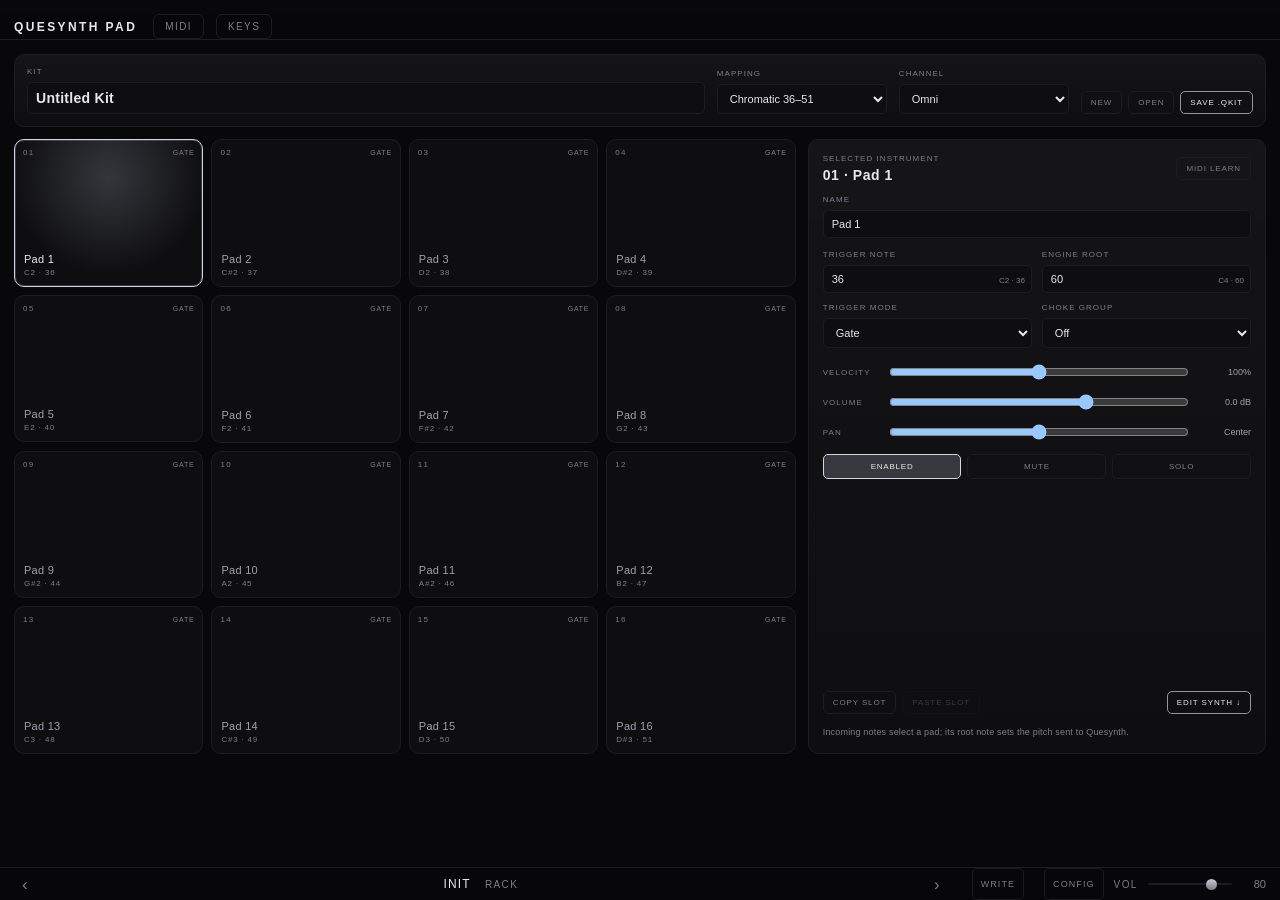
==== commit 77597038: "Improvements pad" ====
--- a/ui/pad.html
+++ b/ui/pad.html
@@ -7,7 +7,7 @@
 <title>Quesynth Pad</title>
 <link rel="stylesheet" href="style.css">
 </head>
-<body class="pad-body">
+<body class="pad-body rack-editor-closed">
 
 <nav id="nav" aria-label="Sections">
   <div class="brand">Quesynth Pad</div>
@@ -17,25 +17,80 @@
           aria-controls="keyboard">Keys</button>
 </nav>
 
-<!-- The instrument itself. Sixteen cells, each a whole Quesynth: what the panel
-     below edits is whichever one is selected, so the editor is the same editor
-     the synth page has rather than a reduced copy of it. -->
-<section id="pads" class="pads" aria-label="Pads">
-  <div class="pad-grid" id="pad-grid"></div>
-  <div class="pad-bar">
-    <span class="pad-bar-label" id="pad-selected">Pad 1</span>
-    <label class="pad-note">
-      <span>Note</span>
-      <input type="range" id="pad-note" min="24" max="96" value="60"
-             aria-label="Note this pad plays">
-      <span class="pad-note-read" id="pad-note-read">C3</span>
+<!-- One rack, sixteen logical instruments, and one reused synth editor. -->
+<section id="pads" class="pads" aria-label="Quesynth rack">
+  <header class="rack-toolbar">
+    <label class="rack-kit-name">
+      <span>Kit</span>
+      <input id="kit-name" type="text" value="Untitled Kit" maxlength="80"
+             aria-label="Kit name">
     </label>
-    <button type="button" class="pad-action" id="pad-copy">COPY</button>
-    <button type="button" class="pad-action" id="pad-paste" disabled>PASTE</button>
+    <label class="rack-compact">
+      <span>Mapping</span>
+      <select id="kit-mapping" aria-label="Pad mapping">
+        <option value="chromatic">Chromatic 36–51</option>
+        <option value="gm">General MIDI</option>
+        <option value="custom">Custom</option>
+      </select>
+    </label>
+    <label class="rack-compact">
+      <span>Channel</span>
+      <select id="kit-channel" aria-label="MIDI channel"><option value="omni">Omni</option></select>
+    </label>
+    <div class="rack-file-actions" aria-label="Kit file actions">
+      <button type="button" class="pad-action" id="kit-new">NEW</button>
+      <button type="button" class="pad-action" id="kit-open">OPEN</button>
+      <button type="button" class="pad-action primary" id="kit-save">SAVE .QKIT</button>
+      <input id="kit-file" type="file" accept=".qkit,application/json" hidden>
+    </div>
+  </header>
+
+  <div class="rack-workspace">
+    <div class="pad-grid" id="pad-grid" role="grid" aria-label="16 instrument pads"></div>
+
+    <aside class="pad-inspector" aria-labelledby="pad-selected">
+      <div class="pad-inspector-head">
+        <div>
+          <span class="eyebrow">Selected instrument</span>
+          <strong id="pad-selected">01 · Pad 1</strong>
+        </div>
+        <button type="button" class="pad-action" id="pad-learn">MIDI LEARN</button>
+      </div>
+
+      <label class="rack-field wide"><span>Name</span><input id="pad-name" type="text" maxlength="48"></label>
+      <div class="rack-fields two">
+        <label class="rack-field"><span>Trigger note</span><input id="pad-note" type="number" min="0" max="127"><output id="pad-note-read">C2 · 36</output></label>
+        <label class="rack-field"><span>Engine root</span><input id="pad-root" type="number" min="0" max="127"><output id="pad-root-read">C4 · 60</output></label>
+        <label class="rack-field"><span>Trigger mode</span><select id="pad-mode"><option value="gate">Gate</option><option value="one-shot">One shot</option></select></label>
+        <label class="rack-field"><span>Choke group</span><select id="pad-choke"><option value="0">Off</option></select></label>
+      </div>
+
+      <div class="rack-sliders">
+        <label class="rack-slider"><span>Velocity</span><input id="pad-velocity" type="range" min="0" max="200" value="100"><output id="pad-velocity-read">100%</output></label>
+        <label class="rack-slider"><span>Volume</span><input id="pad-volume" type="range" min="0" max="150" value="100"><output id="pad-volume-read">0.0 dB</output></label>
+        <label class="rack-slider"><span>Pan</span><input id="pad-pan" type="range" min="-100" max="100" value="0"><output id="pad-pan-read">Center</output></label>
+      </div>
+
+      <div class="rack-toggles" aria-label="Pad state">
+        <button type="button" id="pad-enabled" aria-pressed="true">ENABLED</button>
+        <button type="button" id="pad-mute" aria-pressed="false">MUTE</button>
+        <button type="button" id="pad-solo" aria-pressed="false">SOLO</button>
+      </div>
+      <div class="pad-inspector-actions">
+        <button type="button" class="pad-action" id="pad-copy">COPY SLOT</button>
+        <button type="button" class="pad-action" id="pad-paste" disabled>PASTE SLOT</button>
+        <button type="button" class="pad-action primary" id="pad-edit"
+                aria-expanded="false" aria-controls="rack-editor">EDIT SYNTH ↓</button>
+      </div>
+      <p class="rack-hint" id="rack-hint">Incoming notes select a pad; its root note sets the pitch sent to Quesynth.</p>
+    </aside>
   </div>
 </section>
 
-<main id="panels"></main>
+<section class="rack-editor" id="rack-editor" aria-label="Selected pad synth editor" hidden>
+  <div class="rack-editor-title"><span>Sound design</span><strong id="rack-editor-pad">Pad 1</strong></div>
+  <main id="panels"></main>
+</section>
 
 <div id="bank" class="bank">
   <button type="button" class="bank-step" data-step="-1" aria-label="Previous patch">‹</button>
@@ -81,6 +136,7 @@
 <script src="host.js" onerror="void 0"></script>
 <script src="params.js"></script>
 <script src="bank.js" onerror="void 0"></script>
+<script src="pad-model.js"></script>
 <script src="layout.js"></script>
 <script src="bridge.js"></script>
 <script src="app.js"></script>
--- a/ui/style.css
+++ b/ui/style.css
@@ -952,6 +952,10 @@
 @media (max-width: 560px) {
   :root { --gap: 10px; }
   body { padding: 10px 8px 24px; }
+  /* The phone body uses 8px side padding while --gap is 10px. Keep the sticky
+   * strip on that actual edge; using the desktop negative gap made the document
+   * two pixels wider than the viewport and exposed a horizontal scrollbar. */
+  nav { margin: 0 -8px var(--gap); padding-inline: 8px; }
 
   /* No snapping on a phone. Sections are far taller than the screen here, so a
    * snap has nothing useful to land on and only takes the scroll away from the
@@ -1660,154 +1664,120 @@
 }
 
 
-/* ---------------------------------------------------------------- the pad ---
- *
- * The four by four grid on `pad.html`, and nothing else on that page: the panel
- * under it is the panel `index.html` shows, built by the same `app.js` from the
- * same layout, so everything below reaches only the grid and the strip beneath
- * it. Written against the same tokens as the rest of the sheet -- a cell is the
- * `.panel` surface with the `.knob` metal on its rim -- so that restyling the
- * instrument restyles the pad with it. */
-
-.pads {
-  display: flex;
-  flex-direction: column;
-  gap: 8px;
-  margin-bottom: var(--gap);
-}
-
-.pad-grid {
-  display: grid;
-  grid-template-columns: repeat(4, 1fr);
-  gap: 8px;
-  /* Capped, and this is the whole layout decision on the page. Square cells at
-   * the full width of a desktop window are 190px each and the grid is then 770px
-   * tall, which pushes the panel off the bottom -- and the panel is the point:
-   * the grid is for striking a sound, the panel for making one, and a pad that
-   * hides its own editor is a worse instrument than one with smaller pads.
-   *
-   * On a phone the cap is never reached and the grid fills the width, which puts
-   * the cells at about 80px -- comfortably past the 44px a thumb needs. */
-  max-width: 460px;
-  width: 100%;
-}
-
-/* Square cells at any width. `aspect-ratio` rather than a padding trick because
- * the grid has to stay square on a phone held either way up, and the fallback
- * min-height keeps it usable where that property is missing. */
-.pad-cell {
-  position: relative;
-  appearance: none;
-  aspect-ratio: 1 / 1;
-  min-height: 60px;
-  display: flex;
-  flex-direction: column;
-  align-items: flex-start;
-  justify-content: flex-end;
-  gap: 2px;
-  padding: 8px;
-  background: var(--panel);
+/* ---------------------------------------------------------------- the pad --- */
+.pad-body { --rack-accent-soft: color-mix(in srgb, var(--accent) 20%, transparent); }
+.pad-body.rack-editor-closed .nav-inner { display: none; }
+.pads { display: grid; gap: 12px; margin-bottom: 18px; }
+.rack-toolbar,
+.pad-inspector,
+.rack-editor-title {
+  background: linear-gradient(180deg, color-mix(in srgb, var(--panel) 90%, white 3%), var(--panel));
   border: 1px solid var(--panel-edge);
   border-radius: var(--radius);
-  color: var(--ink-dim);
-  font: inherit;
-  text-align: left;
-  cursor: pointer;
-  /* Touch: a pad is struck, not scrolled off, and a long press on a phone must
-   * not offer to select the label. */
-  touch-action: none;
-  user-select: none;
-  -webkit-user-select: none;
-  -webkit-tap-highlight-color: transparent;
-  transition: border-color 120ms ease, background 120ms ease, color 120ms ease;
-}
-
-.pad-cell:hover { border-color: var(--metal-dark); color: var(--ink); }
-
-/* Which cell the panel below is editing. An outline rather than a fill: the fill
- * is what a strike uses, and the two have to be legible at the same time. */
-.pad-cell.sel {
-  border-color: var(--accent);
-  color: var(--ink);
-}
-
-/* Struck. Held for a moment by the script rather than tied to :active, so a
- * quick tap is visible and a roll keeps flashing. */
-.pad-cell.lit {
-  background: linear-gradient(180deg, var(--metal-lit), var(--metal));
-  border-color: var(--metal-lit);
-  color: #0b0b0d;
-  transition: none;
-}
-
-.pad-cell-name {
-  font-size: 11px;
-  letter-spacing: 0.02em;
-  overflow: hidden;
-  white-space: nowrap;
-  text-overflow: ellipsis;
-  max-width: 100%;
-}
-
-.pad-cell-note {
-  font-size: 9px;
-  letter-spacing: 0.1em;
-  color: var(--ink-faint);
-}
-
-.pad-cell.lit .pad-cell-note { color: #2a2a30; }
-
-/* The strip under the grid: which cell is selected, what it plays, and moving a
- * sound from one cell to another. */
-.pad-bar {
-  display: flex;
-  align-items: center;
-  gap: 10px;
-  padding: 0 2px;
-}
-
-.pad-bar-label {
-  font-size: 11px;
-  letter-spacing: 0.08em;
-  color: var(--ink);
-  flex: 0 0 auto;
-}
-
-.pad-note {
-  display: flex;
-  align-items: center;
-  gap: 6px;
-  flex: 1 1 auto;
-  min-width: 0;
-  font-size: 9px;
-  letter-spacing: 0.1em;
-  color: var(--ink-faint);
-}
-
-.pad-note input[type="range"] { flex: 1 1 auto; width: auto; min-width: 0; }
-
-.pad-note-read {
-  flex: 0 0 auto;
-  min-width: 3ch;
-  text-align: right;
-  color: var(--ink-dim);
-}
-
-/* The same object as `.bank-write`, which is the page's one small button. */
+}
+.rack-toolbar { display: flex; align-items: end; gap: 12px; padding: 12px; }
+.rack-kit-name { flex: 1 1 240px; min-width: 150px; }
+.rack-compact { flex: 0 1 170px; }
+.rack-toolbar label,
+.rack-field,
+.rack-slider { display: grid; gap: 6px; }
+.rack-toolbar label > span,
+.rack-field > span,
+.rack-slider > span,
+.eyebrow {
+  color: var(--ink-faint); font-size: 8px; letter-spacing: .13em; text-transform: uppercase;
+}
+.rack-toolbar input,
+.rack-toolbar select,
+.rack-field input,
+.rack-field select {
+  width: 100%; min-width: 0; box-sizing: border-box; padding: 7px 8px;
+  border: 1px solid var(--panel-edge); border-radius: 5px; background: #0e0e11;
+  color: var(--ink); font: inherit; font-size: 11px;
+}
+.rack-kit-name input { font-size: 14px; font-weight: 650; letter-spacing: .02em; }
+.rack-file-actions { display: flex; align-items: center; gap: 6px; margin-left: auto; }
+.rack-workspace { display: grid; grid-template-columns: minmax(360px, 1.45fr) minmax(290px, .85fr); gap: 12px; align-items: stretch; }
+.pad-grid { display: grid; grid-template-columns: repeat(4, 1fr); gap: 8px; min-width: 0; }
+.pad-cell {
+  position: relative; appearance: none; aspect-ratio: 1 / .78; min-height: 76px;
+  display: flex; flex-direction: column; align-items: flex-start; justify-content: flex-end;
+  gap: 3px; padding: 9px; overflow: hidden; background: var(--panel);
+  border: 1px solid var(--panel-edge); border-radius: var(--radius); color: var(--ink-dim);
+  font: inherit; text-align: left; cursor: pointer; touch-action: none; user-select: none;
+  -webkit-user-select: none; -webkit-tap-highlight-color: transparent;
+  transition: transform 80ms ease, border-color 120ms ease, background 120ms ease, opacity 120ms ease;
+}
+.pad-cell::before {
+  content: ""; position: absolute; inset: 0; opacity: 0;
+  background: radial-gradient(circle at 50% 25%, var(--rack-accent-soft), transparent 68%);
+  transition: opacity 120ms ease;
+}
+.pad-cell:hover { border-color: var(--metal-dark); transform: translateY(-1px); color: var(--ink); }
+.pad-cell:focus-visible { outline: 2px solid var(--accent); outline-offset: 2px; }
+.pad-cell.sel { border-color: var(--accent); box-shadow: inset 0 0 0 1px var(--rack-accent-soft); color: var(--ink); }
+.pad-cell.sel::before, .pad-cell.solo::before { opacity: 1; }
+.pad-cell.lit { background: linear-gradient(180deg, var(--metal-lit), var(--metal)); border-color: var(--metal-lit); color: #09090b; transform: translateY(1px) scale(.985); transition: none; }
+.pad-cell.muted { opacity: .42; }
+.pad-cell.conflict .pad-cell-note::after { content: "  • layered"; color: #c39a5e; }
+.pad-cell-top { position: absolute; inset: 8px 8px auto; display: flex; justify-content: space-between; align-items: center; }
+.pad-cell-index { color: var(--ink-faint); font-size: 8px; letter-spacing: .16em; }
+.pad-cell-mode { color: var(--ink-faint); font-size: 7px; letter-spacing: .11em; }
+.pad-cell-name { position: relative; max-width: 100%; overflow: hidden; white-space: nowrap; text-overflow: ellipsis; font-size: 11px; letter-spacing: .025em; }
+.pad-cell-note { position: relative; color: var(--ink-faint); font-size: 8px; letter-spacing: .1em; }
+.pad-cell.lit .pad-cell-note, .pad-cell.lit .pad-cell-index, .pad-cell.lit .pad-cell-mode { color: #2a2a30; }
+.pad-inspector { display: flex; flex-direction: column; gap: 12px; padding: 14px; min-width: 0; }
+.pad-inspector-head { display: flex; justify-content: space-between; align-items: center; gap: 12px; }
+.pad-inspector-head > div { display: grid; gap: 4px; min-width: 0; }
+.pad-inspector-head strong { overflow: hidden; color: var(--ink); font-size: 14px; font-weight: 600; letter-spacing: .04em; text-overflow: ellipsis; white-space: nowrap; }
+.rack-fields { display: grid; gap: 10px; }
+.rack-fields.two { grid-template-columns: repeat(2, minmax(0, 1fr)); }
+.rack-field { position: relative; }
+.rack-field output { position: absolute; right: 7px; bottom: 8px; color: var(--ink-faint); font-size: 8px; pointer-events: none; }
+.rack-field input[type="number"] { padding-right: 66px; }
+.rack-sliders { display: grid; gap: 10px; padding-top: 2px; }
+.rack-slider { grid-template-columns: 58px minmax(70px, 1fr) 58px; align-items: center; }
+.rack-slider input { width: 100%; min-width: 0; }
+.rack-slider output { color: var(--ink-dim); font-size: 9px; text-align: right; }
+.rack-toggles { display: grid; grid-template-columns: repeat(3, 1fr); gap: 6px; }
+.rack-toggles button {
+  appearance: none; padding: 7px 5px; border: 1px solid var(--panel-edge); border-radius: 5px;
+  background: transparent; color: var(--ink-faint); font: inherit; font-size: 8px; letter-spacing: .1em; cursor: pointer;
+}
+.rack-toggles button.on { border-color: var(--accent); background: var(--rack-accent-soft); color: var(--ink); }
+.pad-inspector-actions { display: flex; flex-wrap: wrap; gap: 6px; margin-top: auto; }
+.pad-inspector-actions #pad-edit { margin-left: auto; }
+.rack-hint { margin: 0; color: var(--ink-faint); font-size: 9px; line-height: 1.5; text-transform: none; letter-spacing: .02em; }
 .pad-action {
-  flex: 0 0 auto;
-  appearance: none;
-  background: none;
-  border: 1px solid var(--panel-edge);
-  border-radius: 5px;
-  color: var(--ink-faint);
-  font: inherit;
-  font-size: 9px;
-  letter-spacing: 0.12em;
-  padding: 4px 8px;
-  cursor: pointer;
-  transition: color 120ms ease, border-color 120ms ease;
-}
-
-.pad-action:hover:not(:disabled) { color: var(--ink); border-color: var(--metal-dark); }
-.pad-action:disabled { opacity: 0.4; cursor: default; }
+  flex: 0 0 auto; appearance: none; padding: 6px 9px; border: 1px solid var(--panel-edge);
+  border-radius: 5px; background: none; color: var(--ink-faint); font: inherit;
+  font-size: 8px; letter-spacing: .11em; cursor: pointer; transition: color 120ms ease, border-color 120ms ease, background 120ms ease;
+}
+.pad-action.primary { border-color: color-mix(in srgb, var(--accent) 65%, var(--panel-edge)); color: var(--ink); }
+.pad-action:hover:not(:disabled), .pad-action.learning { color: var(--ink); border-color: var(--accent); background: var(--rack-accent-soft); }
+.pad-action:disabled { opacity: .38; cursor: default; }
+.rack-editor { scroll-margin-top: 48px; }
+.rack-editor-title { display: flex; justify-content: space-between; padding: 8px 12px; margin-bottom: var(--gap); color: var(--ink-faint); font-size: 8px; letter-spacing: .13em; text-transform: uppercase; }
+.rack-editor-title strong { color: var(--ink); font-weight: 500; }
+
+@media (max-width: 820px) {
+  .rack-toolbar { flex-wrap: wrap; }
+  .rack-file-actions { width: 100%; margin-left: 0; }
+  .rack-workspace { grid-template-columns: 1fr; }
+  .pad-cell { aspect-ratio: 1 / .82; }
+}
+@media (max-width: 520px) {
+  .pads { gap: 8px; }
+  .rack-toolbar { gap: 8px; padding: 10px; }
+  .rack-kit-name { flex-basis: 100%; }
+  .rack-compact { flex: 1 1 42%; }
+  .rack-file-actions { overflow-x: auto; }
+  .pad-grid { gap: 5px; }
+  .pad-cell { min-height: 68px; padding: 7px; }
+  .pad-cell-top { inset: 6px 6px auto; }
+  .pad-cell-name { font-size: 9px; }
+  .pad-cell-note, .pad-cell-mode { font-size: 7px; }
+  .pad-cell.conflict .pad-cell-note::after { content: " •"; }
+  .pad-inspector { padding: 12px; }
+  .rack-fields.two { grid-template-columns: 1fr 1fr; }
+}
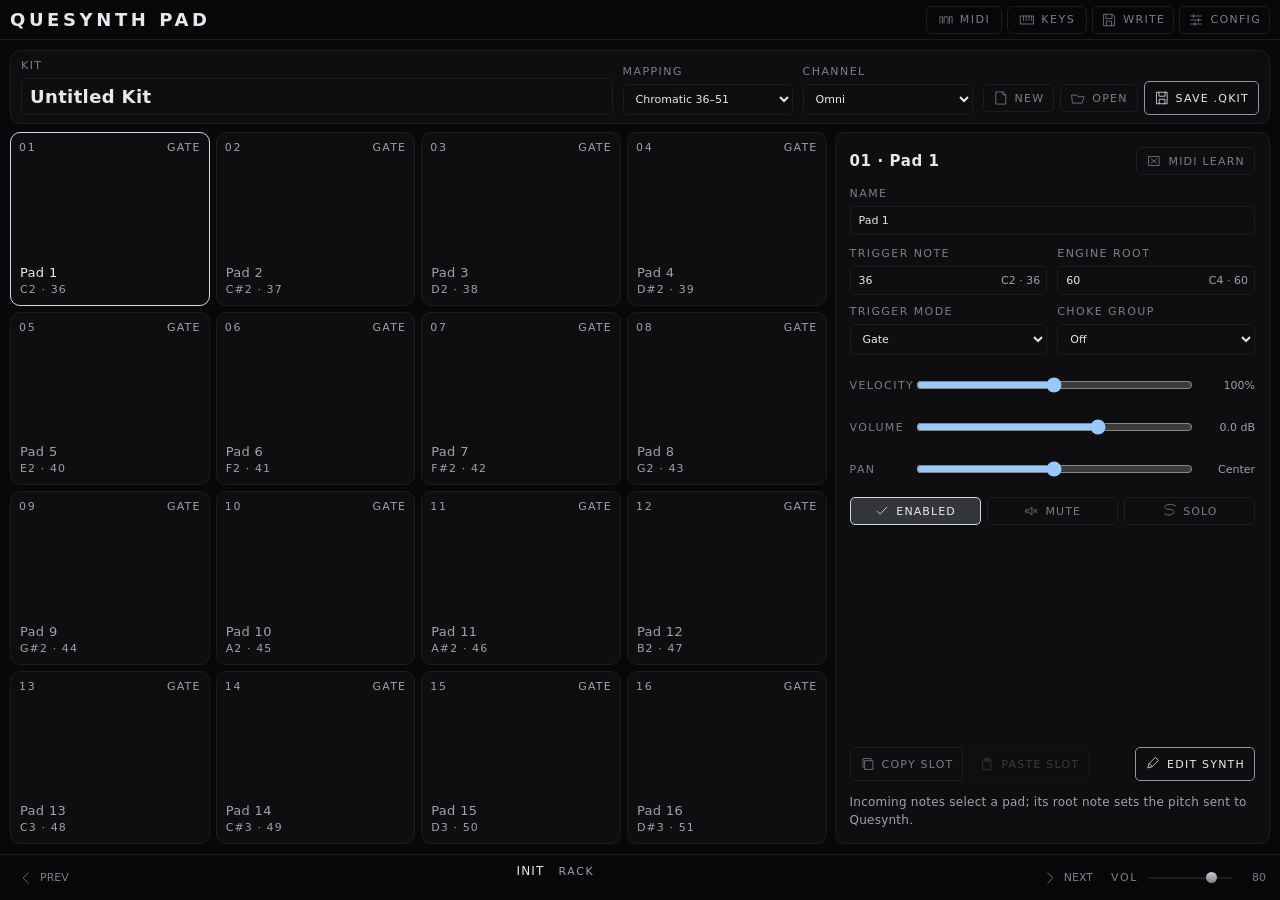
==== commit 2d518b11: "Synth UI improvement" ====
--- a/ui/pad.html
+++ b/ui/pad.html
@@ -9,129 +9,133 @@
 </head>
 <body class="pad-body rack-editor-closed">
 
-<nav id="nav" aria-label="Sections">
+<header id="app-header">
   <div class="brand">Quesynth Pad</div>
-  <div class="nav-inner"></div>
-  <button type="button" id="midi-toggle" class="keys-toggle">MIDI</button>
-  <button type="button" id="keys-toggle" class="keys-toggle" aria-expanded="false"
-          aria-controls="keyboard">Keys</button>
-</nav>
+  <div class="head-actions">
+    <button type="button" id="midi-toggle" class="keys-toggle" data-icon="midi">MIDI</button>
+    <button type="button" id="keys-toggle" class="keys-toggle" data-icon="keys"
+            aria-expanded="false" aria-controls="keyboard">Keys</button>
+    <button type="button" id="write-toggle" class="bank-write" data-icon="write"
+            aria-label="Write this sound into a slot">WRITE</button>
+    <button type="button" id="config-toggle" class="bank-write" data-icon="config" hidden
+            aria-label="Configure the controllers">CONFIG</button>
+  </div>
+</header>
 
-<!-- One rack, sixteen logical instruments, and one reused synth editor. -->
-<section id="pads" class="pads" aria-label="Quesynth rack">
-  <header class="rack-toolbar">
-    <label class="rack-kit-name">
-      <span>Kit</span>
-      <input id="kit-name" type="text" value="Untitled Kit" maxlength="80"
-             aria-label="Kit name">
-    </label>
-    <label class="rack-compact">
-      <span>Mapping</span>
-      <select id="kit-mapping" aria-label="Pad mapping">
-        <option value="chromatic">Chromatic 36–51</option>
-        <option value="gm">General MIDI</option>
-        <option value="custom">Custom</option>
-      </select>
-    </label>
-    <label class="rack-compact">
-      <span>Channel</span>
-      <select id="kit-channel" aria-label="MIDI channel"><option value="omni">Omni</option></select>
-    </label>
-    <div class="rack-file-actions" aria-label="Kit file actions">
-      <button type="button" class="pad-action" id="kit-new">NEW</button>
-      <button type="button" class="pad-action" id="kit-open">OPEN</button>
-      <button type="button" class="pad-action primary" id="kit-save">SAVE .QKIT</button>
-      <input id="kit-file" type="file" accept=".qkit,application/json" hidden>
+<div id="surface">
+  <!-- One rack, sixteen logical instruments, and one reused synth editor. -->
+  <section id="pads" class="pads" data-view="grid" aria-label="Quesynth rack">
+    <header class="rack-toolbar">
+      <label class="rack-kit-name">
+        <span>Kit</span>
+        <input id="kit-name" type="text" value="Untitled Kit" maxlength="80" aria-label="Kit name">
+      </label>
+      <label class="rack-compact">
+        <span>Mapping</span>
+        <select id="kit-mapping" aria-label="Pad mapping">
+          <option value="chromatic">Chromatic 36–51</option>
+          <option value="gm">General MIDI</option>
+          <option value="custom">Custom</option>
+        </select>
+      </label>
+      <label class="rack-compact">
+        <span>Channel</span>
+        <select id="kit-channel" aria-label="MIDI channel"><option value="omni">Omni</option></select>
+      </label>
+      <div class="rack-file-actions" aria-label="Kit file actions">
+        <button type="button" class="pad-action" id="kit-new" data-icon="file">NEW</button>
+        <button type="button" class="pad-action" id="kit-open" data-icon="open">OPEN</button>
+        <button type="button" class="pad-action primary" id="kit-save" data-icon="save">SAVE .QKIT</button>
+        <input id="kit-file" type="file" accept=".qkit,application/json" hidden>
+      </div>
+    </header>
+
+    <!-- At narrow widths the grid and complete inspector are peer views. This
+         keeps every existing rack control available without putting either one
+         below the viewport. -->
+    <div class="rack-views" aria-label="Rack view">
+      <button type="button" class="pad-action on" data-rack-view="grid" data-icon="keys" aria-pressed="true">PADS</button>
+      <button type="button" class="pad-action" data-rack-view="inspector" data-icon="config" aria-pressed="false">INSPECTOR</button>
     </div>
-  </header>
 
-  <div class="rack-workspace">
-    <div class="pad-grid" id="pad-grid" role="grid" aria-label="16 instrument pads"></div>
+    <div class="rack-workspace">
+      <div class="pad-grid" id="pad-grid" role="grid" aria-label="16 instrument pads"></div>
 
-    <aside class="pad-inspector" aria-labelledby="pad-selected">
-      <div class="pad-inspector-head">
-        <div>
-          <span class="eyebrow">Selected instrument</span>
+      <aside class="pad-inspector" aria-labelledby="pad-selected">
+        <div class="pad-inspector-head">
           <strong id="pad-selected">01 · Pad 1</strong>
+          <button type="button" class="pad-action" id="pad-learn" data-icon="learn">MIDI LEARN</button>
         </div>
-        <button type="button" class="pad-action" id="pad-learn">MIDI LEARN</button>
-      </div>
+        <label class="rack-field wide"><span>Name</span><input id="pad-name" type="text" maxlength="48"></label>
+        <div class="rack-fields two">
+          <label class="rack-field"><span>Trigger note</span><input id="pad-note" type="number" min="0" max="127"><output id="pad-note-read">C2 · 36</output></label>
+          <label class="rack-field"><span>Engine root</span><input id="pad-root" type="number" min="0" max="127"><output id="pad-root-read">C4 · 60</output></label>
+          <label class="rack-field"><span>Trigger mode</span><select id="pad-mode"><option value="gate">Gate</option><option value="one-shot">One shot</option></select></label>
+          <label class="rack-field"><span>Choke group</span><select id="pad-choke"><option value="0">Off</option></select></label>
+        </div>
+        <div class="rack-sliders">
+          <label class="rack-slider"><span>Velocity</span><input id="pad-velocity" type="range" min="0" max="200" value="100"><output id="pad-velocity-read">100%</output></label>
+          <label class="rack-slider"><span>Volume</span><input id="pad-volume" type="range" min="0" max="150" value="100"><output id="pad-volume-read">0.0 dB</output></label>
+          <label class="rack-slider"><span>Pan</span><input id="pad-pan" type="range" min="-100" max="100" value="0"><output id="pad-pan-read">Center</output></label>
+        </div>
+        <div class="rack-toggles" aria-label="Pad state">
+          <button type="button" id="pad-enabled" data-icon="enabled" aria-pressed="true">ENABLED</button>
+          <button type="button" id="pad-mute" data-icon="mute" aria-pressed="false">MUTE</button>
+          <button type="button" id="pad-solo" data-icon="solo" aria-pressed="false">SOLO</button>
+        </div>
+        <div class="pad-inspector-actions">
+          <button type="button" class="pad-action" id="pad-copy" data-icon="copy">COPY SLOT</button>
+          <button type="button" class="pad-action" id="pad-paste" data-icon="paste" disabled>PASTE SLOT</button>
+          <button type="button" class="pad-action primary" id="pad-edit" data-icon="edit"
+                  aria-expanded="false" aria-controls="rack-editor">EDIT SYNTH</button>
+        </div>
+        <p class="rack-hint" id="rack-hint">Incoming notes select a pad; its root note sets the pitch sent to Quesynth.</p>
+      </aside>
+    </div>
+  </section>
 
-      <label class="rack-field wide"><span>Name</span><input id="pad-name" type="text" maxlength="48"></label>
-      <div class="rack-fields two">
-        <label class="rack-field"><span>Trigger note</span><input id="pad-note" type="number" min="0" max="127"><output id="pad-note-read">C2 · 36</output></label>
-        <label class="rack-field"><span>Engine root</span><input id="pad-root" type="number" min="0" max="127"><output id="pad-root-read">C4 · 60</output></label>
-        <label class="rack-field"><span>Trigger mode</span><select id="pad-mode"><option value="gate">Gate</option><option value="one-shot">One shot</option></select></label>
-        <label class="rack-field"><span>Choke group</span><select id="pad-choke"><option value="0">Off</option></select></label>
-      </div>
-
-      <div class="rack-sliders">
-        <label class="rack-slider"><span>Velocity</span><input id="pad-velocity" type="range" min="0" max="200" value="100"><output id="pad-velocity-read">100%</output></label>
-        <label class="rack-slider"><span>Volume</span><input id="pad-volume" type="range" min="0" max="150" value="100"><output id="pad-volume-read">0.0 dB</output></label>
-        <label class="rack-slider"><span>Pan</span><input id="pad-pan" type="range" min="-100" max="100" value="0"><output id="pad-pan-read">Center</output></label>
-      </div>
-
-      <div class="rack-toggles" aria-label="Pad state">
-        <button type="button" id="pad-enabled" aria-pressed="true">ENABLED</button>
-        <button type="button" id="pad-mute" aria-pressed="false">MUTE</button>
-        <button type="button" id="pad-solo" aria-pressed="false">SOLO</button>
-      </div>
-      <div class="pad-inspector-actions">
-        <button type="button" class="pad-action" id="pad-copy">COPY SLOT</button>
-        <button type="button" class="pad-action" id="pad-paste" disabled>PASTE SLOT</button>
-        <button type="button" class="pad-action primary" id="pad-edit"
-                aria-expanded="false" aria-controls="rack-editor">EDIT SYNTH ↓</button>
-      </div>
-      <p class="rack-hint" id="rack-hint">Incoming notes select a pad; its root note sets the pitch sent to Quesynth.</p>
-    </aside>
-  </div>
-</section>
-
-<section class="rack-editor" id="rack-editor" aria-label="Selected pad synth editor" hidden>
-  <div class="rack-editor-title"><span>Sound design</span><strong id="rack-editor-pad">Pad 1</strong></div>
-  <main id="panels"></main>
-</section>
+  <!-- The complete shared editor is a drawer over the rack, never page content. -->
+  <section class="rack-editor" id="rack-editor" data-mode="drawer"
+           aria-label="Selected pad synth editor" hidden>
+    <div class="rack-editor-title">
+      <span>Sound design</span><strong id="rack-editor-pad">Pad 1</strong>
+      <button type="button" class="pad-action" id="rack-editor-close" data-icon="close">CLOSE</button>
+    </div>
+    <div class="editor-body">
+      <nav id="navigator" aria-label="Editor sections"><div class="nav-inner"></div></nav>
+      <main id="panels"></main>
+    </div>
+  </section>
+</div>
 
 <div id="bank" class="bank">
-  <button type="button" class="bank-step" data-step="-1" aria-label="Previous patch">‹</button>
+  <button type="button" class="bank-step" data-step="-1" data-icon="previous" aria-label="Previous patch">PREV</button>
   <div class="bank-read">
     <span class="bank-patch" id="bank-patch">000:Init</span>
     <span class="bank-name" id="bank-name">00:soundbank00</span>
   </div>
-  <button type="button" class="bank-step" data-step="1" aria-label="Next patch">›</button>
-  <button type="button" id="write-toggle" class="bank-write"
-          aria-label="Write this sound into a slot">WRITE</button>
-  <button type="button" id="config-toggle" class="bank-write" hidden
-          aria-label="Configure the controllers">CONFIG</button>
+  <button type="button" class="bank-step" data-step="1" data-icon="next" aria-label="Next patch">NEXT</button>
   <div class="bank-vol">
     <label for="master-vol">Vol</label>
-    <input type="range" id="master-vol" min="0" max="100" value="80"
-           aria-label="Master volume">
+    <input type="range" id="master-vol" min="0" max="100" value="80" aria-label="Master volume">
     <span class="bank-vol-read" id="master-vol-read">80</span>
   </div>
 </div>
 
 <section id="keyboard" class="keyboard" hidden aria-label="Keyboard">
   <div class="keys-bar">
-    <button type="button" class="oct" data-step="-1" aria-label="Down an octave">−</button>
+    <button type="button" class="oct" data-step="-1" data-icon="down"
+            aria-label="Oct down, one octave lower">OCT DOWN</button>
     <span class="oct-label" id="oct-label"></span>
-    <button type="button" class="oct" data-step="1" aria-label="Up an octave">+</button>
+    <button type="button" class="oct" data-step="1" data-icon="up"
+            aria-label="Oct up, one octave higher">OCT UP</button>
   </div>
   <div class="keys-row">
     <div class="wheels" id="wheels"></div>
-    <div class="keys-scroll" id="keys-scroll">
-      <div class="keys" id="keys"></div>
-    </div>
+    <div class="keys-scroll" id="keys-scroll"><div class="keys" id="keys"></div></div>
   </div>
 </section>
 
-<!-- The same files the synth panel loads, in the same order, so the two pages
-     are one interface with two shells. `pad-boot.js` runs before the host so it
-     can ask for sixteen instruments instead of one; `pad.js` runs last so it can
-     wrap the bridge the panel has already taken hold of.
-
-     `store.js` is deliberately absent. It remembers one sound, and this page has
-     sixteen -- `pad.js` does its own remembering rather than fighting it. -->
 <script src="pad-boot.js"></script>
 <script src="host.js" onerror="void 0"></script>
 <script src="params.js"></script>
--- a/ui/style.css
+++ b/ui/style.css
@@ -39,11 +39,12 @@
   --accent: #cfd6e6;
 
   --gap: 14px;
-  /* Height of the sticky navigation strip. Referenced by the scroll offset and
-   * by the script that decides which section is current, so the three cannot
-   * drift apart. */
-  --nav-h: 37px;
   --radius: 10px;
+  --type-lead: 18px;
+  --type-title: 15px;
+  --type-read: 13px;
+  --type-body: 12px;
+  --type-micro: 11px;
 }
 
 * { box-sizing: border-box; }
@@ -53,7 +54,12 @@
   padding: 0;
   background: var(--bg);
   color: var(--ink);
-  font-family: "Inter", "Segoe UI", -apple-system, BlinkMacSystemFont, "Helvetica Neue", Arial, sans-serif;
+  /* The platform UI face. Nothing here is downloaded: this UI ships no webfont
+   * and has no network, so naming a hosted family would only have described a
+   * font that never arrives. `system-ui` resolves to Segoe UI, San Francisco,
+   * or the desktop's own UI face, which is what a plugin editor should wear
+   * inside its host anyway. */
+  font-family: system-ui, "Segoe UI", -apple-system, BlinkMacSystemFont, sans-serif;
   font-size: 14px;
   -webkit-font-smoothing: antialiased;
   /* A knob drag must not scroll the page underneath it on a touch screen. */
@@ -64,14 +70,7 @@
   /* No scroll snapping. It was tried and taken out: sections vary from four
    * controls to seventeen, so a snap point is as often in the middle of what is
    * being read as at the top of it, and the strip navigates well enough without
-   * the scroll being taken over.
-   *
-   * Land below the sticky navigation rather than underneath it. This is the
-   * *only* place that offset is applied. Setting `scroll-margin-top` on the
-   * sections as well looks equivalent and is not: the two add, and a jump then
-   * lands the section a full bar-height too low, which is enough to leave the
-   * navigation marking the section above the one you asked for. */
-  scroll-padding-top: var(--nav-h);
+   * the scroll being taken over. */
   scroll-behavior: smooth;
 }
 
@@ -331,9 +330,7 @@
 .radio button:hover { color: var(--ink-dim); }
 .radio button[aria-checked="true"] { color: var(--ink); }
 
-/* The lit mark. Dark and ringed when off, silver and softly haloed when on, which
- * is readable from across a room without being the only bright thing in the
- * panel. */
+/* The option mark uses the same silver state as its text, without a glow. */
 .radio .dot {
   flex: 0 0 auto;
   width: 8px;
@@ -347,7 +344,6 @@
 .radio button[aria-checked="true"] .dot {
   background: var(--metal-lit);
   border-color: var(--metal-lit);
-  box-shadow: 0 0 7px rgba(220, 220, 226, 0.4);
 }
 
 .radio button:focus-visible { outline: 1px solid #3a4150; outline-offset: 2px; }
@@ -447,7 +443,7 @@
   border: 1px solid #2a2a31;
   border-radius: 8px;
   padding: 12px 13px;
-  box-shadow: 0 12px 32px rgba(0, 0, 0, 0.6);
+  box-shadow: none;
   display: none;
 }
 
@@ -495,10 +491,15 @@
 
 /* ------------------------------------------------------------------ toggle */
 
+/* 28 tall, not 26. The switch is an ordinary target and the approved ledger puts
+ * the floor at 28px everywhere, so the two pixels it was short of it are added
+ * here rather than only at the phone breakpoint below, which was already over.
+ * The pill's proportions are kept: the radius and the thumb grow with the track,
+ * and the travel is unchanged because the width did not move. */
 .toggle {
   width: 52px;
-  height: 26px;
-  border-radius: 13px;
+  height: 28px;
+  border-radius: 14px;
   border: 1px solid var(--panel-edge);
   background: #131317;
   position: relative;
@@ -513,8 +514,8 @@
   position: absolute;
   top: 2px;
   left: 2px;
-  width: 20px;
-  height: 20px;
+  width: 22px;
+  height: 22px;
   border-radius: 50%;
   background: linear-gradient(180deg, var(--metal-lit), var(--metal-dark));
   transition: transform 130ms cubic-bezier(0.3, 0.7, 0.4, 1);
@@ -678,7 +679,7 @@
   border: 1px solid #2a2a31;
   border-radius: 8px;
   padding: 6px;
-  box-shadow: 0 12px 32px rgba(0, 0, 0, 0.6);
+  box-shadow: none;
   display: none;
 }
 
@@ -1204,7 +1205,7 @@
   background: var(--panel);
   border: 1px solid var(--panel-edge);
   border-radius: var(--radius);
-  box-shadow: 0 18px 50px rgba(0, 0, 0, 0.6);
+  box-shadow: none;
   overflow: hidden;
 }
 
@@ -1666,12 +1667,11 @@
 
 /* ---------------------------------------------------------------- the pad --- */
 .pad-body { --rack-accent-soft: color-mix(in srgb, var(--accent) 20%, transparent); }
-.pad-body.rack-editor-closed .nav-inner { display: none; }
 .pads { display: grid; gap: 12px; margin-bottom: 18px; }
 .rack-toolbar,
 .pad-inspector,
 .rack-editor-title {
-  background: linear-gradient(180deg, color-mix(in srgb, var(--panel) 90%, white 3%), var(--panel));
+  background: var(--panel);
   border: 1px solid var(--panel-edge);
   border-radius: var(--radius);
 }
@@ -1708,18 +1708,13 @@
   -webkit-user-select: none; -webkit-tap-highlight-color: transparent;
   transition: transform 80ms ease, border-color 120ms ease, background 120ms ease, opacity 120ms ease;
 }
-.pad-cell::before {
-  content: ""; position: absolute; inset: 0; opacity: 0;
-  background: radial-gradient(circle at 50% 25%, var(--rack-accent-soft), transparent 68%);
-  transition: opacity 120ms ease;
-}
+.pad-cell::before { display: none; }
 .pad-cell:hover { border-color: var(--metal-dark); transform: translateY(-1px); color: var(--ink); }
 .pad-cell:focus-visible { outline: 2px solid var(--accent); outline-offset: 2px; }
-.pad-cell.sel { border-color: var(--accent); box-shadow: inset 0 0 0 1px var(--rack-accent-soft); color: var(--ink); }
-.pad-cell.sel::before, .pad-cell.solo::before { opacity: 1; }
-.pad-cell.lit { background: linear-gradient(180deg, var(--metal-lit), var(--metal)); border-color: var(--metal-lit); color: #09090b; transform: translateY(1px) scale(.985); transition: none; }
+.pad-cell.sel { border-color: var(--accent); color: var(--ink); }
+.pad-cell.lit { background: var(--metal); border-color: var(--metal-lit); color: #09090b; transform: translateY(1px) scale(.985); transition: none; }
 .pad-cell.muted { opacity: .42; }
-.pad-cell.conflict .pad-cell-note::after { content: "  • layered"; color: #c39a5e; }
+.pad-cell.conflict .pad-cell-note::after { content: "  layered"; color: #c39a5e; }
 .pad-cell-top { position: absolute; inset: 8px 8px auto; display: flex; justify-content: space-between; align-items: center; }
 .pad-cell-index { color: var(--ink-faint); font-size: 8px; letter-spacing: .16em; }
 .pad-cell-mode { color: var(--ink-faint); font-size: 7px; letter-spacing: .11em; }
@@ -1756,7 +1751,6 @@
 .pad-action.primary { border-color: color-mix(in srgb, var(--accent) 65%, var(--panel-edge)); color: var(--ink); }
 .pad-action:hover:not(:disabled), .pad-action.learning { color: var(--ink); border-color: var(--accent); background: var(--rack-accent-soft); }
 .pad-action:disabled { opacity: .38; cursor: default; }
-.rack-editor { scroll-margin-top: 48px; }
 .rack-editor-title { display: flex; justify-content: space-between; padding: 8px 12px; margin-bottom: var(--gap); color: var(--ink-faint); font-size: 8px; letter-spacing: .13em; text-transform: uppercase; }
 .rack-editor-title strong { color: var(--ink); font-weight: 500; }
 
@@ -1777,7 +1771,356 @@
   .pad-cell-top { inset: 6px 6px auto; }
   .pad-cell-name { font-size: 9px; }
   .pad-cell-note, .pad-cell-mode { font-size: 7px; }
-  .pad-cell.conflict .pad-cell-note::after { content: " •"; }
+  .pad-cell.conflict .pad-cell-note::after { content: " layered"; }
   .pad-inspector { padding: 12px; }
   .rack-fields.two { grid-template-columns: 1fr 1fr; }
 }
+
+/* ----------------------------------------------------- shell / viewport refit
+ * Identity and global actions live in the fixed shell header. The navigator is
+ * owned by the editor it moves through. Both pages use the same viewport grid;
+ * pad.html swaps the inline editor for a drawer over its rack. */
+:root {
+  --head-h: 40px;
+  --bank-h: 46px;
+  --rail-w: 150px;
+}
+
+[hidden] { display: none !important; }
+
+html, body { width: 100%; height: 100%; overflow: hidden; }
+body,
+body.pad-body {
+  padding: 0;
+  display: grid;
+  grid-template-rows: var(--head-h) minmax(0, 1fr);
+}
+
+#app-header {
+  position: relative;
+  z-index: 30;
+  min-width: 0;
+  display: flex;
+  align-items: center;
+  gap: 10px;
+  padding: 0 10px;
+  background: rgba(8, 8, 10, 0.96);
+  border-bottom: 1px solid var(--panel-edge);
+}
+#app-header .brand { padding: 0; }
+.head-actions {
+  min-width: 0;
+  margin-left: auto;
+  display: flex;
+  align-items: center;
+  gap: 5px;
+}
+#app-header .bank-write { margin-left: 0; align-self: center; }
+
+#surface {
+  position: relative;
+  min-height: 0;
+  min-width: 0;
+  overflow: hidden;
+  /* The keyboard is a fixed foot that shows and hides instantly (display, not a
+   * slide), and `--keys-h` is added to the padding so the surface never runs
+   * under it. The padding is not animated: transitioning padding thrashes layout
+   * every frame, and with the keyboard itself popping in there is nothing for a
+   * smoothed pad to stay in step with. Both move at once instead. */
+  padding: 10px 10px calc(10px + var(--bank-h) + var(--keys-h, 0px));
+}
+
+.rack-editor {
+  min-height: 0;
+  min-width: 0;
+  background: var(--bg);
+}
+.rack-editor[data-mode="inline"] { height: 100%; }
+.rack-editor[data-mode="drawer"] {
+  position: absolute;
+  inset: 0 0 calc(var(--bank-h) + var(--keys-h, 0px)) 0;
+  z-index: 20;
+  display: grid;
+  grid-template-rows: auto minmax(0, 1fr);
+  border-top: 1px solid var(--panel-edge);
+}
+.rack-editor-title {
+  margin: 0;
+  border-radius: 0;
+  align-items: center;
+}
+.rack-editor-title strong { margin-left: auto; }
+.rack-editor-title #rack-editor-close { margin-left: 8px; }
+.editor-body {
+  height: 100%;
+  min-height: 0;
+  min-width: 0;
+  display: grid;
+  grid-template-columns: var(--rail-w) minmax(0, 1fr);
+}
+
+/* The editor navigator is independently scrollable. Its last entry therefore
+ * remains reachable even when the keyboard reduces the editor's height. */
+#navigator {
+  position: relative;
+  inset: auto;
+  z-index: 1;
+  min-height: 0;
+  min-width: 0;
+  margin: 0;
+  padding: 6px;
+  display: block;
+  overflow: hidden;
+  background: var(--panel);
+  border-right: 1px solid var(--panel-edge);
+  border-bottom: 0;
+  backdrop-filter: none;
+}
+#navigator .nav-inner {
+  height: 100%;
+  display: flex;
+  flex-direction: column;
+  gap: 1px;
+  overflow-x: hidden;
+  overflow-y: auto;
+  overscroll-behavior: contain;
+  scrollbar-width: thin;
+}
+#navigator .nav-inner button {
+  width: 100%;
+  min-height: 28px;
+  padding: 6px 8px;
+  border: 0;
+  border-left: 2px solid transparent;
+  text-align: left;
+}
+#navigator .nav-inner button[aria-current="true"] {
+  border-left-color: var(--metal);
+  border-bottom-color: transparent;
+}
+
+#panels {
+  min-height: 0;
+  min-width: 0;
+  padding: 0 0 8px 10px;
+  display: flex;
+  flex-direction: column;
+  gap: var(--gap);
+  overflow: auto;
+  overscroll-behavior: contain;
+  /* The sole scroll offset in the file, and it is zero on purpose: the
+   * navigator sits beside this scroller rather than over it, so nothing covers
+   * the top of a section. A `scroll-margin-top` on the sections would be a
+   * second source, the two would add, and every jump would land too low. */
+  scroll-padding-top: 0;
+}
+
+.bank {
+  height: var(--bank-h);
+  min-height: var(--bank-h);
+}
+
+/* The pad surface always consumes the space between header and bank/keyboard.
+ * Cells have no aspect ratio: four equal rows divide whatever height remains. */
+.pad-body .pads {
+  height: 100%;
+  min-height: 0;
+  margin: 0;
+  display: grid;
+  grid-template-rows: auto minmax(0, 1fr);
+  gap: 8px;
+}
+.pad-body .rack-toolbar {
+  padding: 8px 10px;
+  gap: 10px;
+  background: var(--panel);
+}
+.pad-body .rack-workspace {
+  min-height: 0;
+  grid-template-columns: minmax(0, 1.5fr) minmax(280px, .8fr);
+  gap: 8px;
+}
+.pad-body .pad-grid {
+  min-height: 0;
+  grid-template-columns: repeat(4, minmax(0, 1fr));
+  grid-template-rows: repeat(4, minmax(0, 1fr));
+  gap: 6px;
+}
+.pad-body .pad-cell {
+  min-height: 0;
+  min-width: 0;
+  aspect-ratio: auto;
+}
+.pad-body .pad-inspector {
+  min-height: 0;
+  overflow-y: auto;
+  overscroll-behavior: contain;
+  scrollbar-width: thin;
+}
+.rack-views { display: none; gap: 5px; }
+.rack-views .pad-action { flex: 1 1 0; }
+
+@media (max-width: 820px) {
+  .pad-body .pads { grid-template-rows: auto auto minmax(0, 1fr); }
+  .rack-views { display: flex; }
+  .pad-body .rack-workspace { grid-template-columns: minmax(0, 1fr); }
+  .pad-body .pads[data-view="grid"] .pad-inspector { display: none; }
+  .pad-body .pads[data-view="inspector"] .pad-grid { display: none; }
+
+  .editor-body {
+    grid-template-columns: minmax(0, 1fr);
+    grid-template-rows: auto minmax(0, 1fr);
+  }
+  #navigator {
+    padding: 5px 6px;
+    border-right: 0;
+    border-bottom: 1px solid var(--panel-edge);
+  }
+  #navigator .nav-inner {
+    height: auto;
+    flex-direction: row;
+    overflow-x: auto;
+    overflow-y: hidden;
+    scrollbar-width: none;
+  }
+  #navigator .nav-inner::-webkit-scrollbar { display: none; }
+  #navigator .nav-inner button {
+    width: auto;
+    flex: 0 0 auto;
+    border-left: 0;
+    border-bottom: 2px solid transparent;
+  }
+  #navigator .nav-inner button[aria-current="true"] {
+    border-left-color: transparent;
+    border-bottom-color: var(--metal);
+  }
+  #panels { padding-left: 0; padding-top: 8px; }
+}
+
+@media (max-width: 560px) {
+  body, body.pad-body { padding: 0; }
+  #surface { padding: 7px 7px calc(7px + var(--bank-h) + var(--keys-h, 0px)); }
+  #app-header { padding-inline: 8px; }
+  #app-header .brand { font-size: 11px; letter-spacing: .14em; }
+  .pad-body .rack-toolbar { padding: 7px; gap: 7px; }
+  .pad-body .rack-kit-name { flex-basis: 100%; }
+  .pad-body .rack-compact { flex: 1 1 40%; }
+  .pad-body .rack-file-actions { width: 100%; margin-left: 0; }
+  .pad-body .pad-cell { min-height: 0; aspect-ratio: auto; }
+}
+
+/* ------------------------------------------------ visual/accessibility refit */
+/* Five approved roles. The explicit selector ledger prevents inherited legacy
+ * 7–10px rules from slipping below the 11px floor.
+ *
+ * The micro role is for furniture only: labels, readouts, and button captions
+ * that are scanned, not read. `.rack-hint` is the one sentence of prose down
+ * here, so it takes the body role instead; a line you actually read does not
+ * belong at label size. */
+html, body { font-size: var(--type-body); }
+.rack-hint { font-size: var(--type-body); }
+.brand, .rack-kit-name input { font-size: var(--type-lead); }
+.panel > h2, .pad-inspector-head strong { font-size: var(--type-title); }
+.control .value, .stepper .num, .pad-cell-name { font-size: var(--type-read); }
+.nav-inner button, .group-label, .control .label, .control .value .unit,
+.radio button, .control .info, .popover-meta, .options, .bank-name,
+.bank-write, .keys-toggle, .oct-label, .wheel-label, .bank-vol label,
+.browser-save-label, .browser-group-label, .browser-source-count,
+.browser-bank-count, .browser-mini, .rack-toolbar label > span, .rack-field > span,
+.rack-slider > span, .pad-cell-index, .pad-cell-mode, .pad-cell-note,
+.rack-field output, .rack-slider output, .rack-toggles button,
+.pad-action, .rack-editor-title { font-size: var(--type-micro); }
+.control .label, .group-label, .rack-toolbar label > span,
+.rack-field > span, .rack-slider > span { white-space: nowrap; }
+.control .value .unit, .bank-name, .wheel-label, .pad-cell-index,
+.pad-cell-mode, .pad-cell-note, .rack-field output, .rack-hint { color: var(--ink-dim); }
+
+/* Inline SVG is presentation only. State and focus remain on the button. */
+.icon {
+  width: 16px;
+  height: 16px;
+  flex: 0 0 16px;
+  overflow: visible;
+  fill: none;
+  stroke: currentColor;
+}
+.icon-stroke { fill: none; stroke: currentColor; stroke-width: 5; stroke-linecap: round; stroke-linejoin: round; }
+[data-icon] { display: inline-flex; align-items: center; justify-content: center; gap: 6px; white-space: nowrap; }
+.radio .dot.has-glyph { width: 28px; height: 20px; border: 0; background: none; }
+.radio .dot.has-glyph .option-icon { width: 28px; height: 20px; }
+.radio button[aria-checked="true"] .dot { background: var(--metal-lit); border-color: var(--metal-lit); box-shadow: none; }
+.radio button[aria-checked="true"] .dot.has-glyph { background: none; color: var(--metal-lit); }
+
+/* The approved finger ledger: ordinary targets 28px, primary actions and
+ * steppers 34px. Padding is reduced where type grew so rows do not grow twice. */
+.radio button { min-height: 28px; padding-block: 2px; }
+.control .info { top: -7px; right: -7px; width: 28px; height: 28px; }
+.pad-action, .rack-toggles button, .keys-toggle, .bank-write { min-height: 28px; padding-block: 3px; }
+.pad-action.primary, .bank-step, .oct, .stepper button { min-height: 34px; }
+/* The stepper's two are square: the ledger's 34px applies across as well as
+ * down, or a 24px-wide mark misses the floor in the one dimension nothing
+ * measured. Centred as a box, because the mark inside them is now an SVG. */
+.stepper button {
+  min-width: 34px;
+  display: inline-flex;
+  align-items: center;
+  justify-content: center;
+}
+.bank-step { font-size: var(--type-micro); padding-inline: 8px; }
+.oct { width: auto; min-width: 52px; height: 34px; font-size: var(--type-micro); }
+input[type="range"] { min-height: 28px; }
+.modal-close { min-height: 28px; font-size: var(--type-micro); letter-spacing: .1em; }
+.modal-action { min-height: 34px; }
+
+button:focus-visible, input:focus-visible, select:focus-visible,
+.knob:focus-visible, .options:focus, .browser-save-name:focus,
+.browser-search:focus, .options-target:focus {
+  outline: 2px solid var(--accent);
+  outline-offset: 2px;
+}
+
+/* Flat selection: one border and colour, never a glow, shadow, or ornamental
+ * radial layer. The lit pad uses one solid metal tone. */
+.popover, .modal, .bank-list, .midi-list { box-shadow: none; }
+.pad-cell::before { display: none; }
+.pad-cell.sel { box-shadow: none; border-color: var(--accent); }
+.pad-cell.lit { background: var(--metal); }
+.pad-cell.conflict .pad-cell-note::after { content: "  layered"; color: var(--warn, #c39a5e); }
+
+@media (prefers-reduced-motion: reduce) {
+  *, *::before, *::after {
+    scroll-behavior: auto !important;
+    transition-duration: 1ms !important;
+    animation-duration: 1ms !important;
+    animation-iteration-count: 1 !important;
+  }
+}
+
+/* On a phone the single transport moves to the top. Its identity is therefore
+ * present once, above the instrument; the keyboard alone owns the bottom edge. */
+@media (max-width: 560px) {
+  :root { --head-h: 86px; }
+  body, body.pad-body { grid-template-rows: var(--head-h) minmax(0, 1fr); }
+  #app-header .brand { font-size: var(--type-micro); }
+  #app-header [data-icon] { gap: 3px; padding-inline: 4px; }
+  #app-header .icon { width: 13px; height: 13px; flex-basis: 13px; }
+  #app-header { height: 40px; align-self: start; }
+  .head-actions { overflow-x: auto; scrollbar-width: none; }
+  .head-actions::-webkit-scrollbar { display: none; }
+  .bank {
+    top: 40px;
+    bottom: auto;
+    z-index: 29;
+    border-top: 0;
+    border-bottom: 1px solid var(--panel-edge);
+    padding-bottom: 0;
+  }
+  body:not(.keys-open) .bank { padding-bottom: 0; }
+  #surface { padding-bottom: calc(7px + var(--keys-h, 0px)); }
+  .rack-editor[data-mode="drawer"] { bottom: var(--keys-h, 0px); }
+  .bank-read { justify-content: flex-start; gap: 7px; padding-inline: 4px; }
+  .bank-name { flex-basis: auto; }
+  .bank-step { padding-inline: 5px; }
+  .bank-vol input[type="range"] { width: 52px; }
+  .keyboard { bottom: 0; }
+}
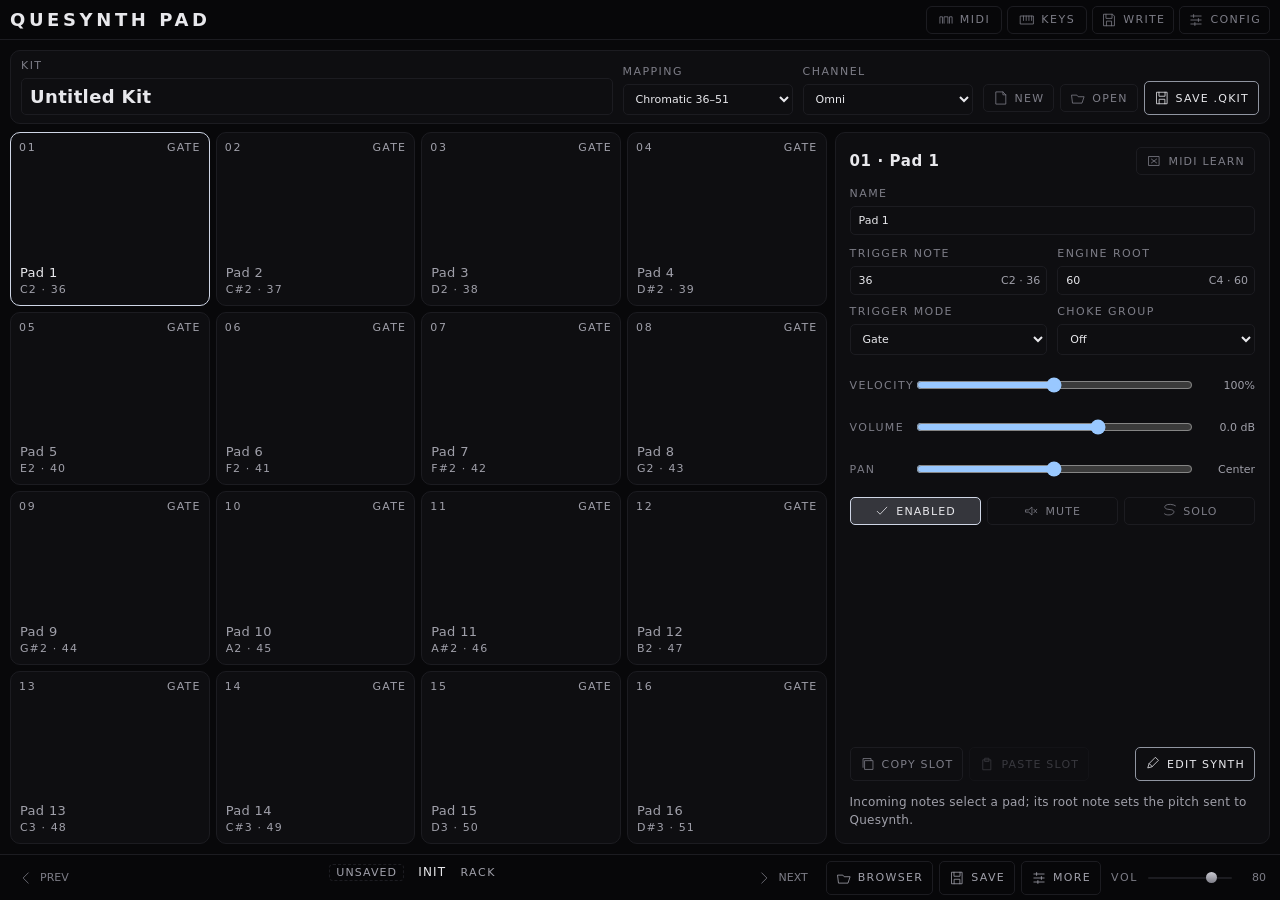
==== commit 704c3ef4: "Stop the panel reopening a plugin's editor on slot 0, and say which preset is playing Issue #13: reo" ====
--- a/ui/pad.html
+++ b/ui/pad.html
@@ -111,14 +111,63 @@
 <div id="bank" class="bank">
   <button type="button" class="bank-step" data-step="-1" data-icon="previous" aria-label="Previous patch">PREV</button>
   <div class="bank-read">
-    <span class="bank-patch" id="bank-patch">000:Init</span>
-    <span class="bank-name" id="bank-name">00:soundbank00</span>
+    <span class="bank-origin" id="bank-origin"></span>
+    <span class="bank-patch" id="bank-patch">Untitled</span>
+    <span class="bank-dirty" id="bank-dirty" role="img" aria-label="Unsaved changes"
+          title="Unsaved changes" hidden>*</span>
+    <span class="bank-name" id="bank-name"></span>
   </div>
   <button type="button" class="bank-step" data-step="1" data-icon="next" aria-label="Next patch">NEXT</button>
+  <div class="bank-actions">
+    <button type="button" class="bank-action" id="preset-browse" data-icon="open"
+            aria-label="Open the preset browser">Browser</button>
+    <button type="button" class="bank-action" id="preset-save" data-icon="save"
+            aria-label="Save preset">Save</button>
+    <div class="bank-menu">
+      <button type="button" class="bank-action" id="preset-menu" data-icon="config"
+              aria-haspopup="menu" aria-expanded="false" aria-controls="preset-menu-list"
+              aria-label="More preset actions">More</button>
+      <div class="bank-menu-list" id="preset-menu-list" role="menu"
+           aria-label="Preset actions" hidden>
+        <button type="button" role="menuitem" data-action="save-as">Save As...</button>
+        <button type="button" role="menuitem" data-action="export-patch">Export patch</button>
+        <button type="button" role="menuitem" data-action="export-bank">Export bank</button>
+        <button type="button" role="menuitem" data-action="import-bank">Import bank...</button>
+        <button type="button" role="menuitem" data-action="write">Write to slot...</button>
+      </div>
+    </div>
+  </div>
   <div class="bank-vol">
     <label for="master-vol">Vol</label>
-    <input type="range" id="master-vol" min="0" max="100" value="80" aria-label="Master volume">
+    <input type="range" id="master-vol" min="0" max="100" value="80"
+           aria-label="Master volume">
     <span class="bank-vol-read" id="master-vol-read">80</span>
+  </div>
+  <div class="bank-notices">
+    <!-- What became of the program and bank the host asked this editor to show.
+         The strings are the contract (specs, section 3.4); app.js fills in only
+         the bank, slot and name. -->
+    <div class="restore-banner" id="restore-banner" role="alert" hidden>
+      <p class="restore-line restore-ok" id="restore-ok" role="status" hidden>Restored <span class="restore-id" id="restore-ok-id"></span></p>
+      <div class="restore-failed" id="restore-failed" hidden>
+        <p class="restore-line" id="restore-failed-text">Could not restore <code class="restore-id" id="restore-failed-id"></code>. The current sound was kept.</p>
+        <div class="restore-actions">
+          <button type="button" id="restore-retry">Retry</button>
+          <button type="button" id="restore-choose">Choose bank</button>
+          <button type="button" id="restore-dismiss">Dismiss</button>
+        </div>
+      </div>
+      <div class="restore-missing" id="restore-missing" hidden>
+        <p class="restore-line">The saved bank is unavailable. Load Factory / Init instead?</p>
+        <div class="restore-actions">
+          <button type="button" id="restore-factory">Load Factory / Init</button>
+          <button type="button" id="restore-keep">Keep current sound</button>
+        </div>
+      </div>
+    </div>
+    <!-- Results of Save, Export, Write and Import, and of a host that could not
+         keep a bank. Never a dialog: the sound must stay playable while it says so. -->
+    <p class="bank-status" id="bank-status" role="status" aria-live="polite" hidden></p>
   </div>
 </div>
 
--- a/ui/style.css
+++ b/ui/style.css
@@ -719,6 +719,151 @@
   text-transform: uppercase;
   color: var(--ink-faint);
 }
+
+/* ------------------------------------------------------------ preset strip */
+
+/* Where the sound came from, beside the bank it is in. A sound that is not
+ * stored anywhere -- the current session, a file -- has a dashed edge: "not
+ * saved" is the one thing about it that has to read without the label. */
+.bank-origin {
+  flex: 0 0 auto;
+  padding: 1px 6px;
+  border: 1px solid var(--panel-edge);
+  border-radius: 4px;
+  letter-spacing: 0.1em;
+  text-transform: uppercase;
+  color: var(--ink-dim);
+  white-space: nowrap;
+}
+.bank-origin:empty { display: none; }
+.bank-origin[data-origin="session"],
+.bank-origin[data-origin="file"] { border-style: dashed; }
+
+/* The edit marker. A separate element from the patch's name, so the name is
+ * only ever the name. */
+.bank-dirty {
+  flex: 0 0 auto;
+  margin-left: -8px;
+  font-size: 14px;
+  font-weight: 700;
+  line-height: 1;
+  color: var(--ink);
+}
+
+.bank-actions {
+  flex: 0 0 auto;
+  display: flex;
+  align-items: center;
+  align-self: center;
+  gap: 6px;
+}
+
+.bank-action {
+  appearance: none;
+  background: none;
+  border: 1px solid var(--panel-edge);
+  border-radius: 5px;
+  color: var(--ink-dim);
+  font: inherit;
+  letter-spacing: 0.12em;
+  text-transform: uppercase;
+  padding: 3px 9px;
+  cursor: pointer;
+  transition: color 120ms ease, border-color 120ms ease;
+}
+.bank-action:hover,
+.bank-action[aria-expanded="true"] { color: var(--ink); border-color: var(--metal-dark); }
+
+/* The menu opens upward off the bar at the foot, and downward off it where the
+ * bar has moved to the top of a phone. */
+.bank-menu { position: relative; }
+.bank-menu-list {
+  position: absolute;
+  right: 0;
+  bottom: calc(100% + 8px);
+  z-index: 40;
+  min-width: 190px;
+  display: flex;
+  flex-direction: column;
+  padding: 6px;
+  background: #16161b;
+  border: 1px solid #2a2a31;
+  border-radius: 8px;
+}
+.bank-menu-list button {
+  appearance: none;
+  background: none;
+  border: 0;
+  border-radius: 5px;
+  text-align: left;
+  color: var(--ink-dim);
+  font: inherit;
+  letter-spacing: 0.06em;
+  text-transform: uppercase;
+  padding: 6px 9px;
+  cursor: pointer;
+  white-space: nowrap;
+}
+.bank-menu-list button:hover,
+.bank-menu-list button:focus-visible { color: var(--ink); background: #1e1e25; }
+
+/* What the strip has to say that is not the preset: how a restore went, and
+ * what Save, Export, Write and Import did. Laid over the page beside the bar,
+ * never in its flow, so a message cannot move the controls it is about. */
+.bank-notices {
+  position: absolute;
+  left: 10px;
+  right: 10px;
+  bottom: calc(100% + 8px);
+  display: flex;
+  flex-direction: column-reverse;
+  align-items: center;
+  gap: 6px;
+  pointer-events: none;
+}
+.bank-notices > * { width: min(640px, 100%); pointer-events: auto; }
+
+.bank-status,
+.restore-banner {
+  margin: 0;
+  padding: 8px 12px;
+  background: #16161b;
+  border: 1px solid #2a2a31;
+  border-radius: 8px;
+  line-height: 1.4;
+  color: var(--ink-dim);
+}
+.bank-status[data-kind="warn"],
+.bank-status[data-kind="error"] { color: var(--ink); border-left: 3px solid var(--metal); }
+.restore-banner { color: var(--ink); border-left: 3px solid var(--metal); }
+
+.restore-line { margin: 0 0 6px; }
+/* Told apart from the sentence around it by weight alone: a box with padding
+ * puts a visible gap before the full stop that ends the sentence. */
+.restore-id {
+  font: inherit;
+  font-weight: 600;
+  color: var(--ink);
+  overflow-wrap: anywhere;
+}
+.restore-actions { display: flex; flex-wrap: wrap; gap: 6px; margin: 0 0 6px; }
+.restore-banner > :last-child .restore-actions:last-child,
+.restore-actions:last-child { margin-bottom: 0; }
+.restore-failed + .restore-missing { margin-top: 8px; }
+.restore-actions button {
+  appearance: none;
+  padding: 3px 10px;
+  font: inherit;
+  letter-spacing: 0.1em;
+  text-transform: uppercase;
+  color: var(--ink-dim);
+  background: none;
+  border: 1px solid var(--panel-edge);
+  border-radius: 6px;
+  cursor: pointer;
+}
+.restore-actions button:hover:not(:disabled) { color: var(--ink); border-color: var(--metal-dark); }
+.restore-actions button:disabled { opacity: 0.5; cursor: default; }
 
 /* ---------------------------------------------------------------- keyboard */
 
@@ -1272,6 +1417,20 @@
 .modal-action:hover { color: var(--ink); border-color: var(--metal-dark); }
 .modal-action.primary { color: var(--ink); border-color: var(--metal-dark); }
 
+/* A question or an error over whatever is open: narrow, because it is a
+ * sentence and not a list, and opened in front of the browser rather than
+ * instead of it. */
+.modal.modal-confirm { width: min(440px, 100%); }
+.modal-message {
+  flex: 1 1 auto;
+  padding: 14px;
+  line-height: 1.5;
+  color: var(--ink-dim);
+  overflow-y: auto;
+}
+.modal-message p { margin: 0 0 8px; }
+.modal-message p:last-child { margin-bottom: 0; }
+
 /* ----------------------------------------------------------- bank browser */
 
 .browser {
@@ -1520,7 +1679,8 @@
 
 /* Searching the bank list. Bank names only -- see the note in ui/browser.js
  * about why the patches inside an unopened bank are not searchable. */
-.browser-search {
+.browser-search,
+.browser-archive-path {
   flex: 0 0 auto;
   width: 100%;
   appearance: none;
@@ -1547,6 +1707,37 @@
   padding: 10px 8px;
   font-size: 11px;
   color: var(--ink-faint);
+}
+
+/* What the Add/Folder pickers report. An error reads in the brightest ink tier
+   so it is not mistaken for the faint labels around it; a success stays quiet.
+   No new colour: the message text carries the meaning. */
+.browser-status {
+  padding: 8px;
+  font-size: 12px;
+  line-height: 1.35;
+}
+.browser-status.error { color: var(--ink); }
+.browser-status.ok { color: var(--ink-faint); }
+
+/* The archive is a source beside the ordinary bank, not the playing patch.
+ * Paths can be far wider than the narrow source pane; never size it by one. */
+.browser-archive { min-width: 0; padding: 4px 0 8px; }
+.browser-archive > label {
+  display: block;
+  font-size: 11px;
+  color: var(--ink-faint);
+}
+.browser-archive-path { min-width: 0; margin-top: 4px; }
+.browser-archive-path:focus { outline: 2px solid var(--accent); }
+.browser-archive .browser-status { padding: 6px 0; overflow-wrap: anywhere; }
+.browser-playing {
+  flex: 0 0 auto;
+  padding: 8px 14px;
+  font-size: 11px;
+  color: var(--ink-dim);
+  overflow-wrap: anywhere;
+  border-bottom: 1px solid var(--panel-edge);
 }
 
 /* --------------------------------------------------------------- configure */
@@ -2018,13 +2209,14 @@
  * here, so it takes the body role instead; a line you actually read does not
  * belong at label size. */
 html, body { font-size: var(--type-body); }
-.rack-hint { font-size: var(--type-body); }
+.rack-hint, .bank-status, .restore-banner, .modal-message { font-size: var(--type-body); }
 .brand, .rack-kit-name input { font-size: var(--type-lead); }
 .panel > h2, .pad-inspector-head strong { font-size: var(--type-title); }
 .control .value, .stepper .num, .pad-cell-name { font-size: var(--type-read); }
 .nav-inner button, .group-label, .control .label, .control .value .unit,
 .radio button, .control .info, .popover-meta, .options, .bank-name,
-.bank-write, .keys-toggle, .oct-label, .wheel-label, .bank-vol label,
+.bank-write, .bank-action, .bank-origin, .bank-menu-list button, .restore-actions button,
+.keys-toggle, .oct-label, .wheel-label, .bank-vol label,
 .browser-save-label, .browser-group-label, .browser-source-count,
 .browser-bank-count, .browser-mini, .rack-toolbar label > span, .rack-field > span,
 .rack-slider > span, .pad-cell-index, .pad-cell-mode, .pad-cell-note,
@@ -2056,7 +2248,9 @@
 .radio button { min-height: 28px; padding-block: 2px; }
 .control .info { top: -7px; right: -7px; width: 28px; height: 28px; }
 .pad-action, .rack-toggles button, .keys-toggle, .bank-write { min-height: 28px; padding-block: 3px; }
-.pad-action.primary, .bank-step, .oct, .stepper button { min-height: 34px; }
+.pad-action.primary, .bank-step, .bank-action, .oct, .stepper button { min-height: 34px; }
+.bank-menu-list button, .restore-actions button { min-height: 28px; }
+.bank-action { min-width: 34px; }
 /* The stepper's two are square: the ledger's 34px applies across as well as
  * down, or a 24px-wide mark misses the floor in the one dimension nothing
  * measured. Centred as a box, because the mark inside them is now an SVG. */
@@ -2081,7 +2275,8 @@
 
 /* Flat selection: one border and colour, never a glow, shadow, or ornamental
  * radial layer. The lit pad uses one solid metal tone. */
-.popover, .modal, .bank-list, .midi-list { box-shadow: none; }
+.popover, .modal, .bank-list, .midi-list, .bank-menu-list,
+.bank-status, .restore-banner { box-shadow: none; }
 .pad-cell::before { display: none; }
 .pad-cell.sel { box-shadow: none; border-color: var(--accent); }
 .pad-cell.lit { background: var(--metal); }
@@ -2099,7 +2294,11 @@
 /* On a phone the single transport moves to the top. Its identity is therefore
  * present once, above the instrument; the keyboard alone owns the bottom edge. */
 @media (max-width: 560px) {
-  :root { --head-h: 86px; }
+  /* The bar has two rows on a phone: the preset and its steps, then what can be
+   * done with it. One row cannot hold the steps, three actions and the volume
+   * at the width of a thumb, and hiding a label to make it fit would leave an
+   * icon with nothing to say what it does. */
+  :root { --bank-h: 84px; --head-h: calc(40px + var(--bank-h)); }
   body, body.pad-body { grid-template-rows: var(--head-h) minmax(0, 1fr); }
   #app-header .brand { font-size: var(--type-micro); }
   #app-header [data-icon] { gap: 3px; padding-inline: 4px; }
@@ -2118,9 +2317,14 @@
   body:not(.keys-open) .bank { padding-bottom: 0; }
   #surface { padding-bottom: calc(7px + var(--keys-h, 0px)); }
   .rack-editor[data-mode="drawer"] { bottom: var(--keys-h, 0px); }
-  .bank-read { justify-content: flex-start; gap: 7px; padding-inline: 4px; }
+  .bank { flex-wrap: wrap; align-content: center; row-gap: 2px; }
+  .bank-read { flex: 1 1 0; justify-content: flex-start; gap: 7px; padding-inline: 4px; }
   .bank-name { flex-basis: auto; }
   .bank-step { padding-inline: 5px; }
+  .bank-actions { order: 3; }
+  .bank-vol { order: 4; margin-left: auto; }
   .bank-vol input[type="range"] { width: 52px; }
+  .bank-menu-list { top: calc(100% + 8px); bottom: auto; }
+  .bank-notices { top: calc(100% + 8px); bottom: auto; flex-direction: column; }
   .keyboard { bottom: 0; }
 }
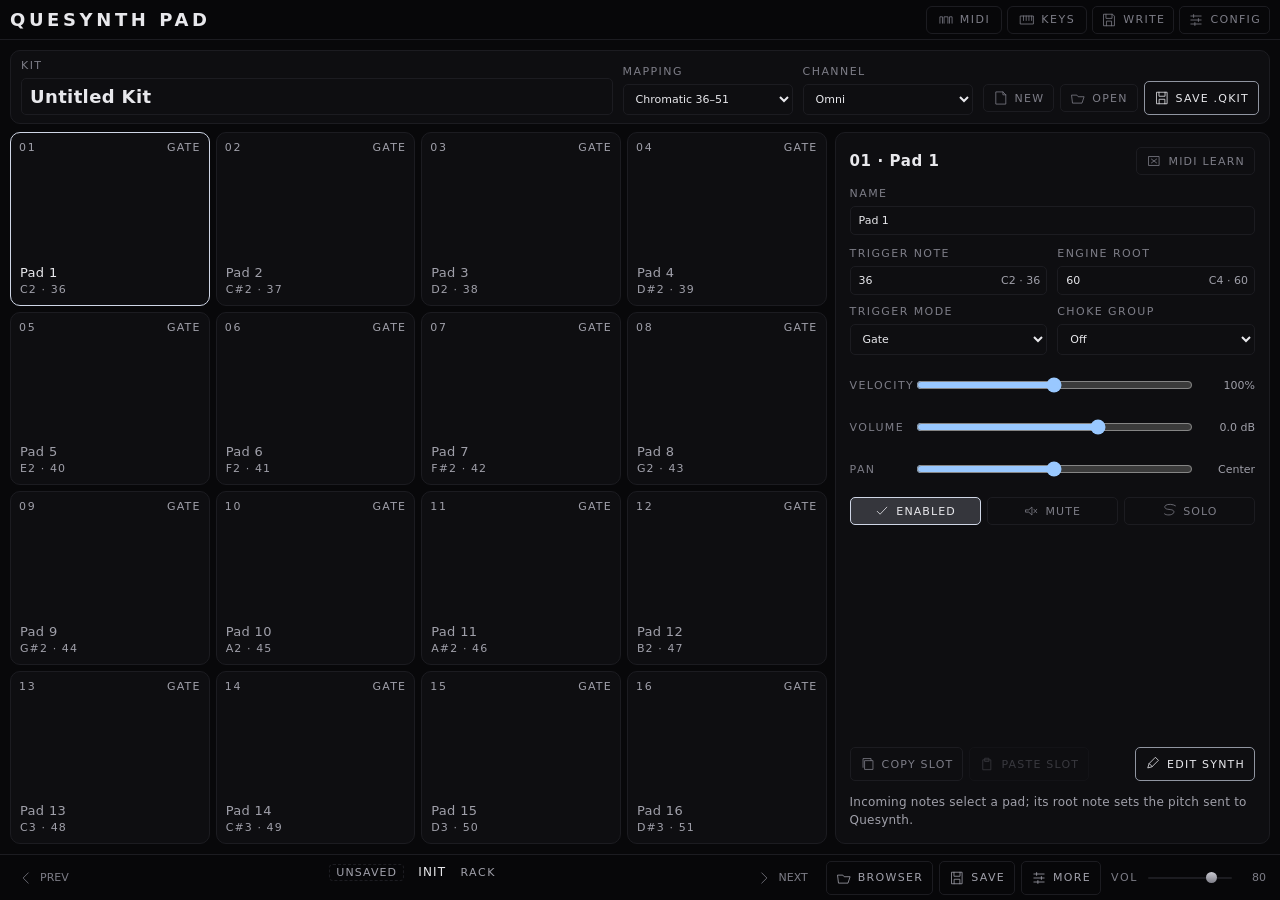
==== commit 417b6788: "Make preset browsing a persistent workspace" ====
--- a/ui/pad.html
+++ b/ui/pad.html
@@ -108,6 +108,14 @@
   </section>
 </div>
 
+<section id="browser-workspace" class="browser-workspace" hidden aria-label="Browse presets">
+  <header class="browser-workspace-head">
+    <h1>Browse presets</h1>
+    <button type="button" class="browser-workspace-close" aria-label="Close preset browser">CLOSE</button>
+  </header>
+  <div class="browser-workspace-body"></div>
+</section>
+
 <div id="bank" class="bank">
   <button type="button" class="bank-step" data-step="-1" data-icon="previous" aria-label="Previous patch">PREV</button>
   <div class="bank-read">
@@ -120,7 +128,8 @@
   <button type="button" class="bank-step" data-step="1" data-icon="next" aria-label="Next patch">NEXT</button>
   <div class="bank-actions">
     <button type="button" class="bank-action" id="preset-browse" data-icon="open"
-            aria-label="Open the preset browser">Browser</button>
+            aria-label="Open the preset browser" aria-expanded="false"
+            aria-controls="browser-workspace">Browser</button>
     <button type="button" class="bank-action" id="preset-save" data-icon="save"
             aria-label="Save preset">Save</button>
     <div class="bank-menu">
--- a/ui/style.css
+++ b/ui/style.css
@@ -1415,7 +1415,16 @@
   cursor: pointer;
 }
 .modal-action:hover { color: var(--ink); border-color: var(--metal-dark); }
-.modal-action.primary { color: var(--ink); border-color: var(--metal-dark); }
+
+/* Three tiers, and one of them at a time. The primary is the one that is
+ * filled; what is beside it -- Export, Keep, Cancel -- is outlined and quiet.
+ * A question that replaces or removes something sets its confirm apart from
+ * both: no fill, and the brightest edge there is, in the same silver as
+ * everything else; its words (Overwrite, Close bank, Move) say what it does. */
+.modal-action.primary { color: var(--ink); background: #23232b; border-color: var(--metal-dark); }
+.modal-action.primary:hover { border-color: var(--metal); }
+.modal-action.destructive { color: var(--ink); background: none; border-color: var(--metal); }
+.modal-action.destructive:hover { background: #16161b; border-color: var(--metal-lit); }
 
 /* A question or an error over whatever is open: narrow, because it is a
  * sentence and not a list, and opened in front of the browser rather than
@@ -1431,6 +1440,61 @@
 .modal-message p { margin: 0 0 8px; }
 .modal-message p:last-child { margin-bottom: 0; }
 
+/* ------------------------------------------------------- browser workspace */
+
+/* Browsing is part of the panel, not an interruption. It occupies the same
+ * working area as the editor while the bank strip remains visible below it;
+ * focused forms and confirmations still use the modal shell. */
+.browser-workspace {
+  position: fixed;
+  inset: var(--head-h) 0 calc(var(--bank-h) + var(--keys-h, 0px)) 0;
+  z-index: 30;
+  display: flex;
+  flex-direction: column;
+  min-width: 0;
+  min-height: 0;
+  background: var(--bg);
+  border-top: 1px solid var(--panel-edge);
+}
+.browser-workspace[hidden] { display: none; }
+.browser-workspace-head {
+  flex: 0 0 auto;
+  display: flex;
+  align-items: center;
+  gap: 10px;
+  padding: 8px 12px;
+  border-bottom: 1px solid var(--panel-edge);
+}
+.browser-workspace-head h1 {
+  flex: 1 1 auto;
+  margin: 0;
+  font-size: var(--type-micro);
+  font-weight: 600;
+  letter-spacing: .16em;
+  text-transform: uppercase;
+}
+.browser-workspace-actions { display: flex; gap: 6px; }
+.browser-workspace-close {
+  appearance: none;
+  padding: 5px 8px;
+  font: inherit;
+  font-size: var(--type-micro);
+  letter-spacing: .08em;
+  color: var(--ink-dim);
+  background: none;
+  border: 1px solid var(--panel-edge);
+  border-radius: 5px;
+  cursor: pointer;
+}
+.browser-workspace-close:hover { color: var(--ink); border-color: var(--metal-dark); }
+.browser-workspace-body {
+  flex: 1 1 auto;
+  min-height: 0;
+  display: flex;
+  overflow: hidden;
+}
+.browser-workspace-body > .browser { min-height: 0; }
+
 /* ----------------------------------------------------------- bank browser */
 
 .browser {
@@ -1441,8 +1505,28 @@
   width: 100%;
 }
 
-/* The two panes. Their own row, because the save field sits under both. */
-.browser-panes {
+/* The dialog the browser lives in is the one people spend time in, so it is
+ * given room: wider than the other dialogs and a stable height, so that the
+ * list is the same size however many presets it holds. */
+.modal.modal-browser {
+  width: min(920px, 100%);
+  height: min(86vh, 700px);
+  max-height: 100%;
+}
+
+/* The sound that is playing, above the tabs and in both of them. The name leads
+ * and everything after it is quieter, so that it can be read at a glance and
+ * the rest only when it is wanted. */
+.browser-current {
+  flex: 0 0 auto;
+  padding: 12px 16px 10px;
+  border-bottom: 1px solid var(--panel-edge);
+}
+
+/* The workspace and the details beside it: the workspace takes two parts in
+ * three, and what is chosen in it is read in the other one. Their own row,
+ * because the save field sits under both. */
+.browser-main {
   flex: 1 1 auto;
   min-height: 0;
   display: flex;
@@ -1486,24 +1570,22 @@
   border-color: var(--metal-dark);
 }
 
+/* The banks, and what the presets are narrowed by: a pane beside the workspace
+ * where there is room, and shut with the button that says Browse. Where there
+ * is not, a sheet over it; see the narrow rules below. Three parts, each under
+ * a heading -- Sources, Manage banks, Banks -- with the list of banks last,
+ * because it is the one that grows; see ui/browser.js. */
 .browser-sources {
-  flex: 0 0 190px;
+  flex: 0 0 232px;
   min-height: 0;
   display: flex;
   flex-direction: column;
-  gap: 2px;
-  padding: 10px;
+  gap: 0;
+  padding: 12px;
   overflow-y: auto;
   border-right: 1px solid var(--panel-edge);
 }
-
-.browser-heading {
-  padding: 2px 6px 6px;
-  font-size: 10px;
-  letter-spacing: 0.16em;
-  text-transform: uppercase;
-  color: var(--ink-faint);
-}
+.browser-sources[hidden] { display: none; }
 
 .browser-source,
 .browser-open {
@@ -1530,7 +1612,7 @@
 .browser-open { margin-top: 6px; color: var(--ink-faint); }
 
 .browser-slots {
-  flex: 1 1 auto;
+  flex: 2 1 0;
   min-width: 0;
   min-height: 0;
   display: flex;
@@ -1576,32 +1658,45 @@
   align-content: start;
 }
 
+/* A slot, index first: the number in a column of its own, so that a run of
+ * them reads down the page, and the name after it. Roomier than it was, with
+ * the type as it was. */
 .browser-slot {
   display: flex;
   align-items: baseline;
-  gap: 8px;
+  gap: 12px;
   appearance: none;
-  padding: 5px 7px;
+  padding: 8px 10px;
   font: inherit;
   font-size: 12px;
   text-align: left;
-  color: var(--ink-dim);
+  color: var(--ink);
   background: none;
   border: 0;
-  border-radius: 4px;
-  cursor: pointer;
-}
-.browser-slot:hover { background: #16161b; color: var(--ink); }
-.browser-slot.on { background: #23232b; color: var(--ink); }
-.browser-slot.empty .browser-slot-name { color: var(--ink-faint); }
+  border-radius: 6px;
+  cursor: pointer;
+}
+/* A slot is pressed and held on a touch screen to ask about it, and a finger
+ * held on text would select it and, on iOS, raise the callout over it. */
+.browser-slot { -webkit-touch-callout: none; -webkit-user-select: none; user-select: none; }
+.browser-slot:hover, .browser-slot.inspected { background: #16161b; color: var(--ink); }
+/* One way a slot is marked, whether it is the sound that is playing or, in a
+ * destination, the place the sound will go. */
+.browser-slot.on, .browser-slot.target { background: #23232b; color: var(--ink); }
+/* An empty slot is a place and nothing else, so it is a dash and no more: it
+ * is still there to be chosen and it does not compete with the ones that hold
+ * something. */
+.browser-slot.empty { color: var(--ink-faint); }
+.browser-slot.empty .browser-slot-name { opacity: 0.7; }
 
 .browser-slot-num {
   flex: 0 0 auto;
+  min-width: 3ch;
   font-variant-numeric: tabular-nums;
   font-size: 11px;
   color: var(--ink-faint);
 }
-.browser-slot.on .browser-slot-num { color: var(--ink-dim); }
+.browser-slot.on .browser-slot-num, .browser-slot.target .browser-slot-num { color: var(--ink-dim); }
 .browser-slot-name {
   flex: 1 1 auto;
   min-width: 0;
@@ -1610,30 +1705,80 @@
   white-space: nowrap;
 }
 
-/* On a phone the two panes stack: sources across the top, slots below. */
+/* On a phone the banks are not a pane at all: they are a sheet over the
+ * workspace, opened from Browse, and the details go under the workspace as a
+ * section that opens. Three dense panes stacked in a column was what this
+ * replaces. */
 @media (max-width: 620px) {
   .modal { max-height: 88vh; }
-  .browser-panes { flex-direction: column; }
+  .browser-main { position: relative; flex-direction: column; }
   .browser-sources {
-    flex: 0 0 auto;
-    max-height: 30vh;
+    position: absolute;
+    inset: 0;
+    z-index: 2;
+    flex: none;
     border-right: 0;
-    border-bottom: 1px solid var(--panel-edge);
+    background: var(--panel);
   }
 }
 
-/* New and Add, beside the "Banks" heading. Small, because they are the two
- * least frequent things in the dialog and the list is the point. */
-/* The label on one line and the three actions on the next.
- * Side by side they did not fit: the pane is 190px, and BANKS plus New, Add
- * and Folder overflowed it and put a horizontal scrollbar under a list that
- * scrolls vertically. */
+/* A part of the pane, and what it is for. The heading is small quiet capitals
+ * and the controls under it are words, so that what labels something and what
+ * does something are not mistaken for each other. A part is set off from the
+ * one above it by a rule and room, not by a box. */
+.browser-section {
+  display: flex;
+  flex-direction: column;
+  gap: 6px;
+  min-width: 0;
+}
+.browser-section[hidden] { display: none; }
+.browser-section:not([hidden]) + .browser-section {
+  margin-top: 14px;
+  padding-top: 12px;
+  border-top: 1px solid var(--panel-edge);
+}
+.browser-section-title {
+  margin: 0;
+  font: inherit;
+  font-size: var(--type-micro);
+  font-weight: 400;
+  letter-spacing: 0.16em;
+  text-transform: uppercase;
+  color: var(--ink-faint);
+}
+
+/* The heading of Manage banks, and beside it the menu that makes one or opens
+ * one from a file. */
 .browser-heading {
   display: flex;
-  flex-direction: column;
-  align-items: stretch;
+  flex-wrap: wrap;
+  align-items: center;
+  justify-content: space-between;
   gap: 6px;
 }
+
+.browser-sources .browser-heading .browser-more,
+.browser-sources .browser-bank-tools .browser-more {
+  padding: 3px 0;
+  color: var(--ink-faint);
+  border: 0;
+  border-radius: 0;
+  letter-spacing: 0.04em;
+  text-transform: none;
+}
+
+.browser-sources .browser-heading .browser-more:hover,
+.browser-sources .browser-heading .browser-more[aria-expanded="true"],
+.browser-sources .browser-bank-tools .browser-more:hover,
+.browser-sources .browser-bank-tools .browser-more[aria-expanded="true"] {
+  color: var(--ink);
+  border-color: transparent;
+}
+/* The trigger and its list take part in the row of whatever holds them: the
+ * trigger beside the name, the list on a line of its own under both. */
+.browser-heading .browser-menu, .browser-bank-tools .browser-menu { display: contents; }
+.browser-heading .browser-menu-list, .browser-bank-tools .browser-menu-list { flex: 1 0 100%; }
 
 .browser-heading-actions {
   display: flex;
@@ -1648,6 +1793,13 @@
 }
 
 .browser-mini {
+  flex: 1 1 0;
+  text-align: center;
+  padding-left: 2px;
+  padding-right: 2px;
+}
+
+.browser-mini {
   appearance: none;
   padding: 3px 7px;
   font: inherit;
@@ -1661,16 +1813,6 @@
   cursor: pointer;
 }
 .browser-mini:hover { color: var(--ink); border-color: var(--metal-dark); }
-
-/* Where the sound is about to go. Marked differently from the slot you are
- * playing, because in write mode they are not the same thing and confusing
- * them is how a patch gets overwritten by accident. */
-.browser-slot.target {
-  background: #2a2118;
-  color: var(--ink);
-  outline: 1px solid #6b5334;
-}
-.browser-slot.target .browser-slot-num { color: #c39a5e; }
 
 /* A bank that is listed but not read yet -- one row of a zip of banks. Dimmer,
  * because its name is all that is known about it until it is opened. */
@@ -1738,6 +1880,523 @@
   color: var(--ink-dim);
   overflow-wrap: anywhere;
   border-bottom: 1px solid var(--panel-edge);
+}
+
+/* ------------------------------------------------------- preset browser */
+
+/* The two views, as tabs, and at the far end the button for what narrows and
+ * manages what they show. One row above the workspace. */
+.browser-bar {
+  flex: 0 0 auto;
+  display: flex;
+  align-items: flex-end;
+  justify-content: space-between;
+  gap: 8px;
+  padding: 8px 12px 0;
+  border-bottom: 1px solid var(--panel-edge);
+}
+.browser-views {
+  display: flex;
+  gap: 4px;
+}
+.browser-filters-toggle {
+  appearance: none;
+  align-self: center;
+  margin-bottom: 6px;
+  padding: 6px 12px;
+  font: inherit;
+  font-size: var(--type-micro);
+  letter-spacing: 0.1em;
+  text-transform: uppercase;
+  color: var(--ink-dim);
+  background: none;
+  border: 1px solid var(--panel-edge);
+  border-radius: 6px;
+  cursor: pointer;
+}
+.browser-filters-toggle:hover, .browser-filters-toggle[aria-expanded="true"] { color: var(--ink); border-color: var(--metal-dark); }
+/* The arrow on a button that opens something is decoration. The second
+ * declaration gives it no text for a screen reader, where that is understood,
+ * and the first is what everywhere else draws; here and in the rules for the
+ * other buttons that open something. */
+.browser-filters-toggle::after { content: " \25BE"; content: " \25BE" / ""; }
+.browser-filters-toggle[aria-expanded="true"]::after { content: " \25B4"; content: " \25B4" / ""; }
+.browser-tab {
+  appearance: none;
+  padding: 0 14px;
+  font: inherit;
+  letter-spacing: 0.1em;
+  text-transform: uppercase;
+  color: var(--ink-dim);
+  background: none;
+  border: 1px solid transparent;
+  border-bottom: 0;
+  border-radius: 6px 6px 0 0;
+  cursor: pointer;
+}
+.browser-tab:hover { color: var(--ink); }
+.browser-tab[aria-selected="true"] {
+  color: var(--ink);
+  background: #16161b;
+  border-color: var(--panel-edge);
+}
+
+.browser-presets {
+  flex: 2 1 0;
+  min-width: 0;
+  min-height: 0;
+  display: flex;
+  flex-direction: column;
+}
+
+/* The search box and the filters under it. The box is the one thing in here
+ * that is typed into, so it takes the whole width and the filters wrap. */
+.browser-toolbar {
+  flex: 0 0 auto;
+  padding: 12px 16px 8px;
+  border-bottom: 1px solid var(--panel-edge);
+}
+.browser-toolbar .browser-search { margin-bottom: 0; }
+/* The filters are in the pane with the banks, one above them. */
+.browser-filters { display: flex; flex-wrap: wrap; gap: 4px; }
+.browser-filters[hidden] { display: none; }
+
+.browser-chip {
+  appearance: none;
+  padding: 0 10px;
+  font: inherit;
+  letter-spacing: 0.02em;
+  color: var(--ink-dim);
+  background: none;
+  border: 1px solid var(--panel-edge);
+  border-radius: 4px;
+  cursor: pointer;
+}
+.browser-chip:hover { color: var(--ink); border-color: var(--metal-dark); }
+.browser-chip[aria-pressed="true"] {
+  color: var(--ink);
+  background: #23232b;
+  border-color: var(--metal-dark);
+}
+
+/* What is playing, and in what state. Prose, so it wraps; the name is the one
+ * thing in it that is not quiet. */
+.browser-now {
+  margin: 0;
+  line-height: 1.45;
+  color: var(--ink-dim);
+  overflow-wrap: anywhere;
+}
+.browser-now-label {
+  font-size: var(--type-micro);
+  letter-spacing: 0.16em;
+  text-transform: uppercase;
+  color: var(--ink-faint);
+}
+.browser-now-name {
+  font-size: var(--type-title);
+  color: var(--ink);
+}
+.browser-now[data-status="unavailable"] .browser-now-state { color: var(--ink); }
+
+/* The facts about the preset or the slot that has the attention, written out
+ * once so that the rows and the cells need not. */
+.browser-details {
+  flex: 1 1 0;
+  min-width: 200px;
+  max-width: 320px;
+  min-height: 0;
+  display: flex;
+  flex-direction: column;
+  overflow-y: auto;
+  border-left: 1px solid var(--panel-edge);
+}
+.browser-details-toggle {
+  flex: 0 0 auto;
+  appearance: none;
+  padding: 12px 16px 8px;
+  font: inherit;
+  font-size: var(--type-micro);
+  letter-spacing: 0.16em;
+  text-align: left;
+  text-transform: uppercase;
+  color: var(--ink-faint);
+  background: none;
+  border: 0;
+  cursor: pointer;
+}
+.browser-details-toggle:hover { color: var(--ink); }
+.browser-details-toggle::after { content: " \25BE"; content: " \25BE" / ""; }
+.browser-details-toggle[aria-expanded="true"]::after { content: " \25B4"; content: " \25B4" / ""; }
+.browser-details-body { padding: 0 16px 16px; }
+.browser-detail-name {
+  margin: 0 0 10px;
+  font-size: var(--type-title);
+  color: var(--ink);
+  overflow-wrap: anywhere;
+}
+.browser-detail-facts {
+  margin: 0;
+  display: grid;
+  grid-template-columns: auto 1fr;
+  gap: 6px 14px;
+}
+.browser-detail-facts dt { color: var(--ink-faint); }
+.browser-detail-facts dd { margin: 0; color: var(--ink-dim); overflow-wrap: anywhere; }
+
+/* What can be done with what is shown, as text on a button and not as marks
+ * on every row. */
+.browser-detail-actions {
+  display: flex;
+  flex-wrap: wrap;
+  gap: 8px;
+  margin-top: 16px;
+}
+.browser-detail-actions[hidden] { display: none; }
+.browser-action {
+  appearance: none;
+  padding: 7px 14px;
+  font: inherit;
+  font-size: var(--type-micro);
+  letter-spacing: 0.1em;
+  text-transform: uppercase;
+  color: var(--ink);
+  background: #23232b;
+  border: 1px solid var(--metal-dark);
+  border-radius: 6px;
+  cursor: pointer;
+}
+.browser-action:hover { border-color: var(--metal); }
+.browser-detail-hint { margin: 14px 0 0; line-height: 1.4; color: var(--ink-faint); }
+.browser-detail-hint[hidden] { display: none; }
+
+/* Under the workspace on a phone, and shut until it is asked for. */
+@media (max-width: 620px) {
+  .browser-details {
+    flex: 0 0 auto;
+    min-width: 0;
+    max-width: none;
+    max-height: 55%;
+    border-left: 0;
+    border-top: 1px solid var(--panel-edge);
+  }
+  .browser-details .browser-menu-list {
+    position: fixed;
+    left: 12px;
+    right: 12px;
+    bottom: calc(var(--bank-h) + var(--keys-h, 0px) + 8px);
+    z-index: 35;
+  }
+}
+
+/* What a destination dialog is for, said above the slots it lists. */
+.browser-destination {
+  flex: 0 0 auto;
+  margin: 0;
+  padding: 8px 16px;
+  font-size: var(--type-micro);
+  letter-spacing: 0.16em;
+  text-transform: uppercase;
+  color: var(--ink-faint);
+  border-top: 1px solid var(--panel-edge);
+}
+.browser-notes:empty { display: none; }
+.browser-note {
+  margin: 0;
+  padding: 6px 14px;
+  line-height: 1.35;
+  color: var(--ink-faint);
+  overflow-wrap: anywhere;
+}
+.browser-note[data-kind="error"] { color: var(--ink); }
+.browser-count {
+  flex: 0 0 auto;
+  margin: 0;
+  padding: 6px 14px 2px;
+  color: var(--ink-faint);
+}
+
+.browser-results {
+  flex: 1 1 auto;
+  min-height: 0;
+  overflow-y: auto;
+  padding: 2px 8px 8px;
+}
+.browser-row { display: flex; align-items: center; gap: 2px; }
+
+/* A row: a number, a name, and under the name one quiet line of where it is.
+ * Taller than it was and with more air along it, so the name has the room and
+ * the line under it can be left to be read or not. */
+.browser-result {
+  flex: 1 1 auto;
+  min-width: 0;
+  min-height: 48px;
+  display: flex;
+  align-items: center;
+  gap: 14px;
+  padding: 6px 12px;
+  color: var(--ink-dim);
+  border-radius: 6px;
+  cursor: pointer;
+}
+.browser-result:hover { background: #16161b; color: var(--ink); }
+/* The one way a row is marked: it is the sound that is playing. Loading and
+ * not being there are said in words, not in a second colour. */
+.browser-result.on { background: #23232b; color: var(--ink); }
+.browser-result.unavailable { color: var(--ink-faint); cursor: default; }
+.browser-result-num {
+  flex: 0 0 auto;
+  min-width: 3ch;
+  font-variant-numeric: tabular-nums;
+  color: var(--ink-faint);
+}
+.browser-result-text {
+  flex: 1 1 auto;
+  min-width: 0;
+  display: flex;
+  flex-direction: column;
+  gap: 2px;
+}
+.browser-result-name {
+  overflow: hidden;
+  text-overflow: ellipsis;
+  white-space: nowrap;
+}
+.browser-result-line {
+  display: flex;
+  gap: 8px;
+  min-width: 0;
+  color: var(--ink-faint);
+}
+.browser-result-meta {
+  min-width: 0;
+  overflow: hidden;
+  text-overflow: ellipsis;
+  white-space: nowrap;
+}
+.browser-result-state { flex: 0 0 auto; }
+.browser-result-state::before { content: "·"; margin-right: 8px; }
+
+/* A badge is for the two things that change what a click on the row does:
+ * it is loading, or it is not there. Everything else a row says is a word. */
+.browser-badge {
+  flex: 0 0 auto;
+  padding: 1px 6px;
+  letter-spacing: 0.06em;
+  text-transform: uppercase;
+  color: var(--ink-dim);
+  border: 1px solid var(--metal-dark);
+  border-radius: 3px;
+}
+
+/* The star is drawn in the page's one icon hand: an outline until it is
+ * pressed, solid after. */
+.browser-star {
+  flex: 0 0 auto;
+  appearance: none;
+  padding: 0;
+  color: var(--ink-faint);
+  background: none;
+  border: 0;
+  border-radius: 4px;
+  cursor: pointer;
+}
+.browser-star:hover { color: var(--ink); background: #16161b; }
+.browser-star[aria-pressed="true"] { color: var(--ink); }
+.browser-star[aria-pressed="true"] .icon-stroke { fill: currentColor; }
+
+.browser-empty {
+  margin: 0;
+  padding: 16px 14px;
+  color: var(--ink-faint);
+}
+
+/* What the last thing that happened said. An error reads in the brightest tier
+ * and carries a rule beside it, so it is not mistaken for the quiet text
+ * around it; no new colour, the words carry the meaning. It is never above the
+ * list, where a message that arrives would move every row under the pointer:
+ * under the workspace, or in the details; see placeFeedback in ui/browser.js. */
+.browser-feedback {
+  flex: 0 0 auto;
+  margin: 0;
+  padding: 8px 14px;
+  line-height: 1.35;
+  color: var(--ink-faint);
+  border-top: 1px solid var(--panel-edge);
+  overflow-wrap: anywhere;
+}
+.browser-feedback[data-kind="error"],
+.browser-feedback[data-kind="warn"] { color: var(--ink); }
+.browser-feedback[data-kind="error"] { border-left: 3px solid var(--metal); padding-left: 11px; }
+/* In the details, beside the list, it follows what they say and what they
+ * offer, and is stuck to the foot of the column where the column is short
+ * enough to scroll, so that it is read without scrolling to it. */
+.browser-details > .browser-feedback {
+  position: sticky;
+  bottom: 0;
+  padding: 10px 16px;
+  background: var(--panel);
+}
+.browser-details > .browser-feedback[data-kind="error"] { padding-left: 13px; }
+
+/* ------------------------------------------------------ bank management */
+
+/* A bank's row says where it came from and whether it can be written to, on a
+ * line of its own under the name, so a long name keeps the width it has. */
+.browser-source { flex-wrap: wrap; row-gap: 2px; font-size: var(--type-read); }
+.browser-source-badges {
+  flex: 1 0 100%;
+  display: flex;
+  flex-wrap: wrap;
+  gap: 4px;
+}
+
+/* The one small form the sources pane ever shows: a bank's name. */
+.browser-form-host:empty { display: none; }
+.browser-form {
+  display: flex;
+  flex-wrap: wrap;
+  gap: 4px;
+  padding: 2px 0 8px;
+}
+.browser-form-label {
+  flex: 1 0 100%;
+  color: var(--ink-dim);
+  overflow-wrap: anywhere;
+}
+.browser-form-name {
+  flex: 1 1 100%;
+  min-width: 0;
+  appearance: none;
+  padding: 6px 8px;
+  font: inherit;
+  font-size: 12px;
+  color: var(--ink);
+  background: #0a0a0d;
+  border: 1px solid var(--panel-edge);
+  border-radius: 5px;
+}
+.browser-form .browser-mini { flex: 1 1 0; }
+
+/* The bank in view, named, and the menu of what can be done to it. */
+.browser-bank-tools {
+  display: flex;
+  flex-wrap: wrap;
+  align-items: center;
+  justify-content: space-between;
+  gap: 6px;
+  padding: 2px 0 4px;
+}
+.browser-bank-tools[hidden] { display: none; }
+.browser-bank-tools-name {
+  flex: 1 1 0;
+  min-width: 0;
+  color: var(--ink-dim);
+  overflow: hidden;
+  text-overflow: ellipsis;
+  white-space: nowrap;
+}
+.browser-mini[aria-disabled="true"] { opacity: 0.55; cursor: default; }
+
+/* A bank's row says where it came from, and whether it can be written to, in
+ * plain words under its name and level with it, and not as boxes of their
+ * own: the name is what the row is, and this is what is known about it. */
+.browser-source-badges .browser-badge {
+  padding: 0;
+  border: 0;
+  letter-spacing: 0.02em;
+  text-transform: none;
+  color: var(--ink-faint);
+}
+.browser-source-badges .browser-badge + .browser-badge::before { content: "\00b7"; margin: 0 6px; }
+
+/* A menu button and what it opens, in the flow under it: this is in a region
+ * that scrolls and in a dialog that is as narrow as a phone, and a list laid
+ * over what is beside it would be clipped by the one and run off the other.
+ * The trigger is a quiet button, because what is behind it is not what most
+ * visits are for. */
+.browser-menu { flex: 1 0 100%; display: flex; flex-direction: column; align-items: flex-start; gap: 6px; }
+.browser-more {
+  appearance: none;
+  padding: 7px 14px;
+  font: inherit;
+  font-size: var(--type-micro);
+  letter-spacing: 0.1em;
+  text-transform: uppercase;
+  color: var(--ink-dim);
+  background: none;
+  border: 1px solid var(--panel-edge);
+  border-radius: 6px;
+  cursor: pointer;
+}
+.browser-more:hover, .browser-more[aria-expanded="true"] { color: var(--ink); border-color: var(--metal-dark); }
+.browser-more::after { content: " \25BE"; content: " \25BE" / ""; }
+.browser-menu-list {
+  align-self: stretch;
+  display: flex;
+  flex-direction: column;
+  padding: 4px;
+  border: 1px solid var(--panel-edge);
+  border-radius: 6px;
+  background: #121216;
+}
+.browser-menu-list[hidden] { display: none; }
+.browser-menuitem {
+  appearance: none;
+  min-height: 34px;
+  padding: 6px 10px;
+  font: inherit;
+  font-size: var(--type-body);
+  text-align: left;
+  color: var(--ink-dim);
+  background: none;
+  border: 0;
+  border-radius: 4px;
+  cursor: pointer;
+}
+.browser-menuitem:hover, .browser-menuitem:focus-visible { background: #1b1b22; color: var(--ink); }
+.browser-menuitem[aria-disabled="true"] { opacity: 0.55; cursor: default; }
+/* What replaces or removes something is last, and set apart by a rule. */
+.browser-menuitem.destructive {
+  margin-top: 4px;
+  border-top: 1px solid var(--track);
+  border-radius: 0 0 4px 4px;
+}
+
+/* The slot a copy or a move is of, in the dialog that chooses where it goes. */
+.browser-slot.source { outline: 1px dashed var(--metal-dark); }
+
+/* What a copy or a move would do, read before it is asked for. */
+.browser-transfer {
+  flex: 0 0 auto;
+  margin: 0;
+  padding: 8px 14px;
+  line-height: 1.35;
+  color: var(--ink-dim);
+  border-top: 1px solid var(--panel-edge);
+  background: #121216;
+  overflow-wrap: anywhere;
+}
+
+/* A phone has the height the workspace needs and not an inch to spare, so its
+ * chrome is tightened: what the person came for is the list, and it gets what
+ * is left. */
+@media (max-width: 620px) {
+  .modal.modal-browser { height: 100%; }
+  .browser-current { padding: 8px 12px 6px; }
+  .browser-bar { padding: 6px 8px 0; }
+  .browser-toolbar { padding: 8px 12px 6px; }
+  .browser-details-toggle { padding: 8px 12px; }
+  .browser-details-body { padding: 0 12px 12px; }
+  /* Feedback is status, not new content: keep the rows under the pointer at
+   * the same coordinates while it appears. */
+  .browser-workspace-body > .browser > .browser-feedback,
+  .browser > .browser-feedback {
+    flex: 0 0 auto;
+    position: relative;
+    z-index: 3;
+    background: var(--panel);
+  }
 }
 
 /* --------------------------------------------------------------- configure */
@@ -2218,7 +2877,8 @@
 .bank-write, .bank-action, .bank-origin, .bank-menu-list button, .restore-actions button,
 .keys-toggle, .oct-label, .wheel-label, .bank-vol label,
 .browser-save-label, .browser-group-label, .browser-source-count,
-.browser-bank-count, .browser-mini, .rack-toolbar label > span, .rack-field > span,
+.browser-bank-count, .browser-mini, .browser-form-label, .browser-bank-tools-name, .browser-tab, .browser-chip, .browser-badge,
+.browser-result-meta, .browser-count, .browser-note, .rack-toolbar label > span, .rack-field > span,
 .rack-slider > span, .pad-cell-index, .pad-cell-mode, .pad-cell-note,
 .rack-field output, .rack-slider output, .rack-toggles button,
 .pad-action, .rack-editor-title { font-size: var(--type-micro); }
@@ -2265,10 +2925,16 @@
 input[type="range"] { min-height: 28px; }
 .modal-close { min-height: 28px; font-size: var(--type-micro); letter-spacing: .1em; }
 .modal-action { min-height: 34px; }
+.browser-mini, .browser-chip, .browser-source, .browser-slot,
+.browser-archive-path, .browser-search, .browser-form-name { min-height: 28px; }
+.browser-tab, .browser-star, .browser-action, .browser-more, .browser-filters-toggle { min-height: 34px; }
+.browser-star { min-width: 28px; }
+.browser-slot, .browser-source, .browser-mini { align-items: center; }
 
 button:focus-visible, input:focus-visible, select:focus-visible,
 .knob:focus-visible, .options:focus, .browser-save-name:focus,
-.browser-search:focus, .options-target:focus {
+.browser-search:focus, .browser-form-name:focus, .options-target:focus,
+.browser-result:focus-visible {
   outline: 2px solid var(--accent);
   outline-offset: 2px;
 }
